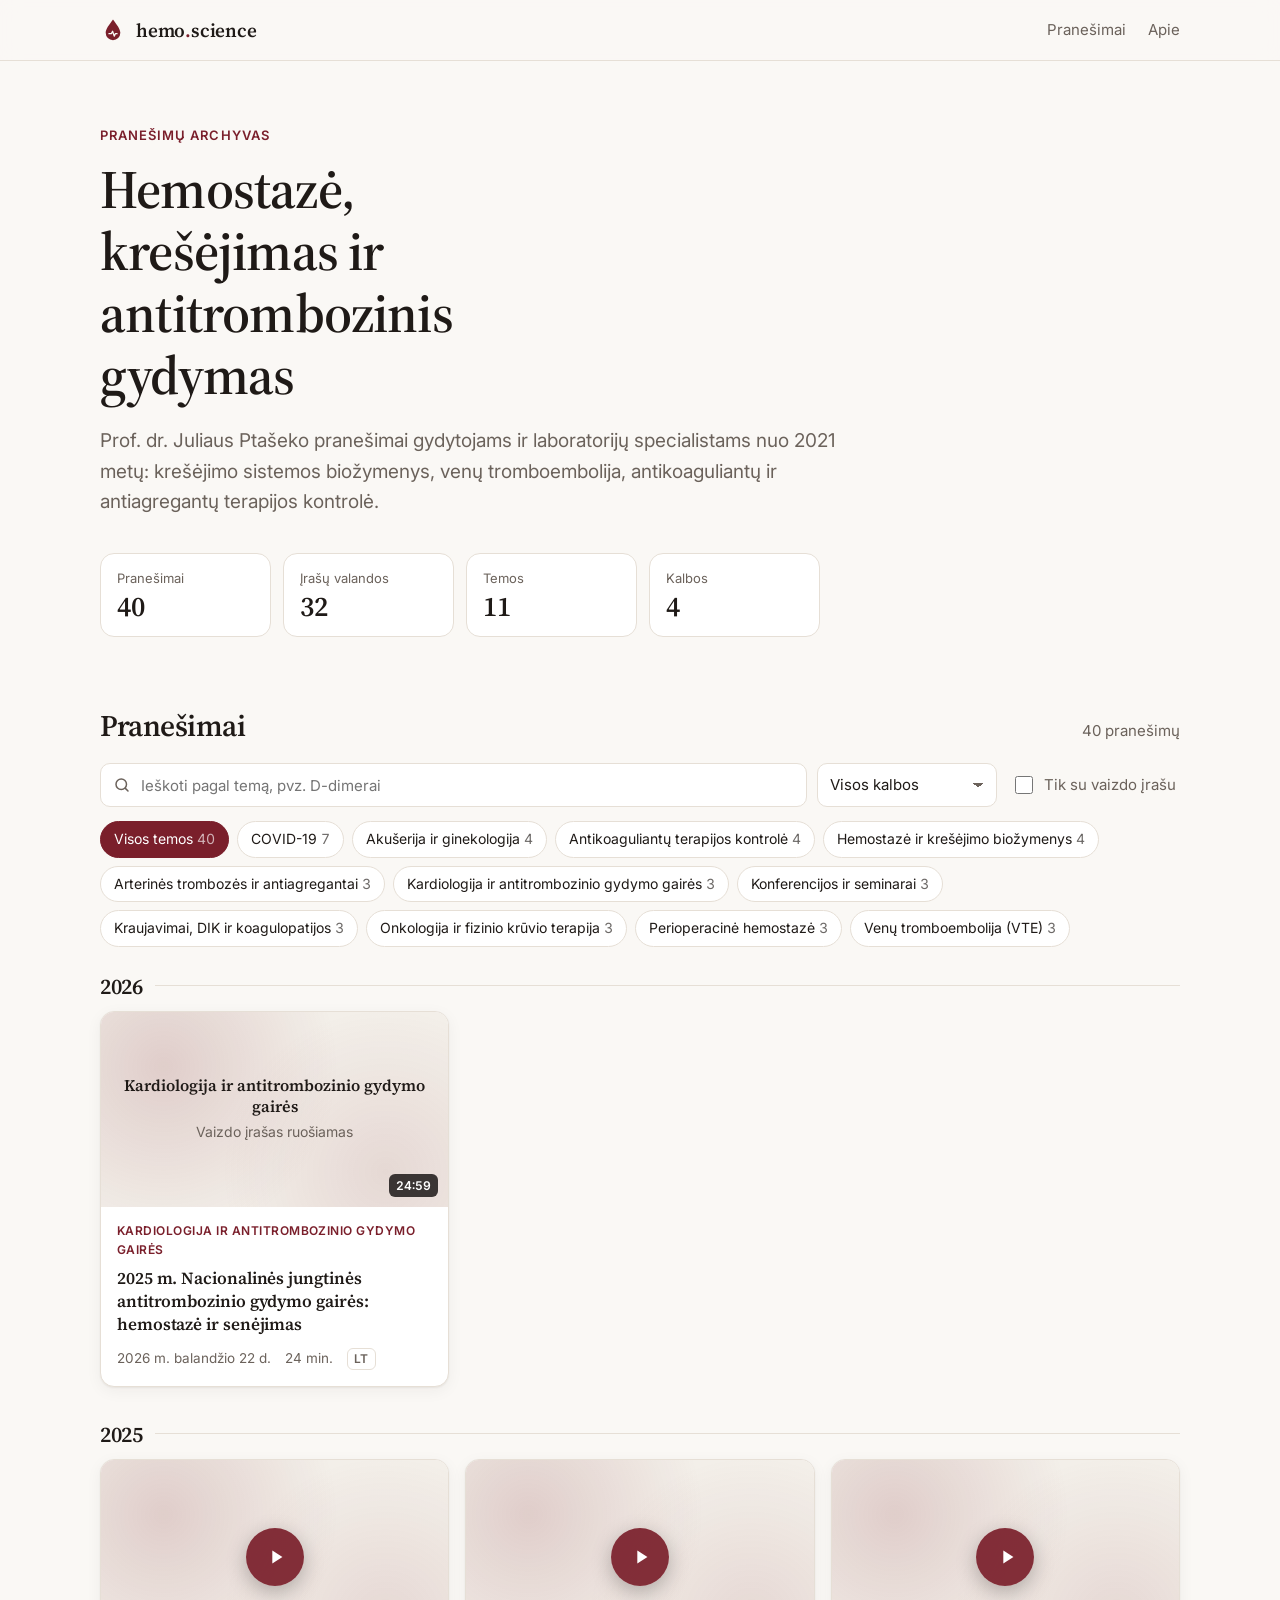
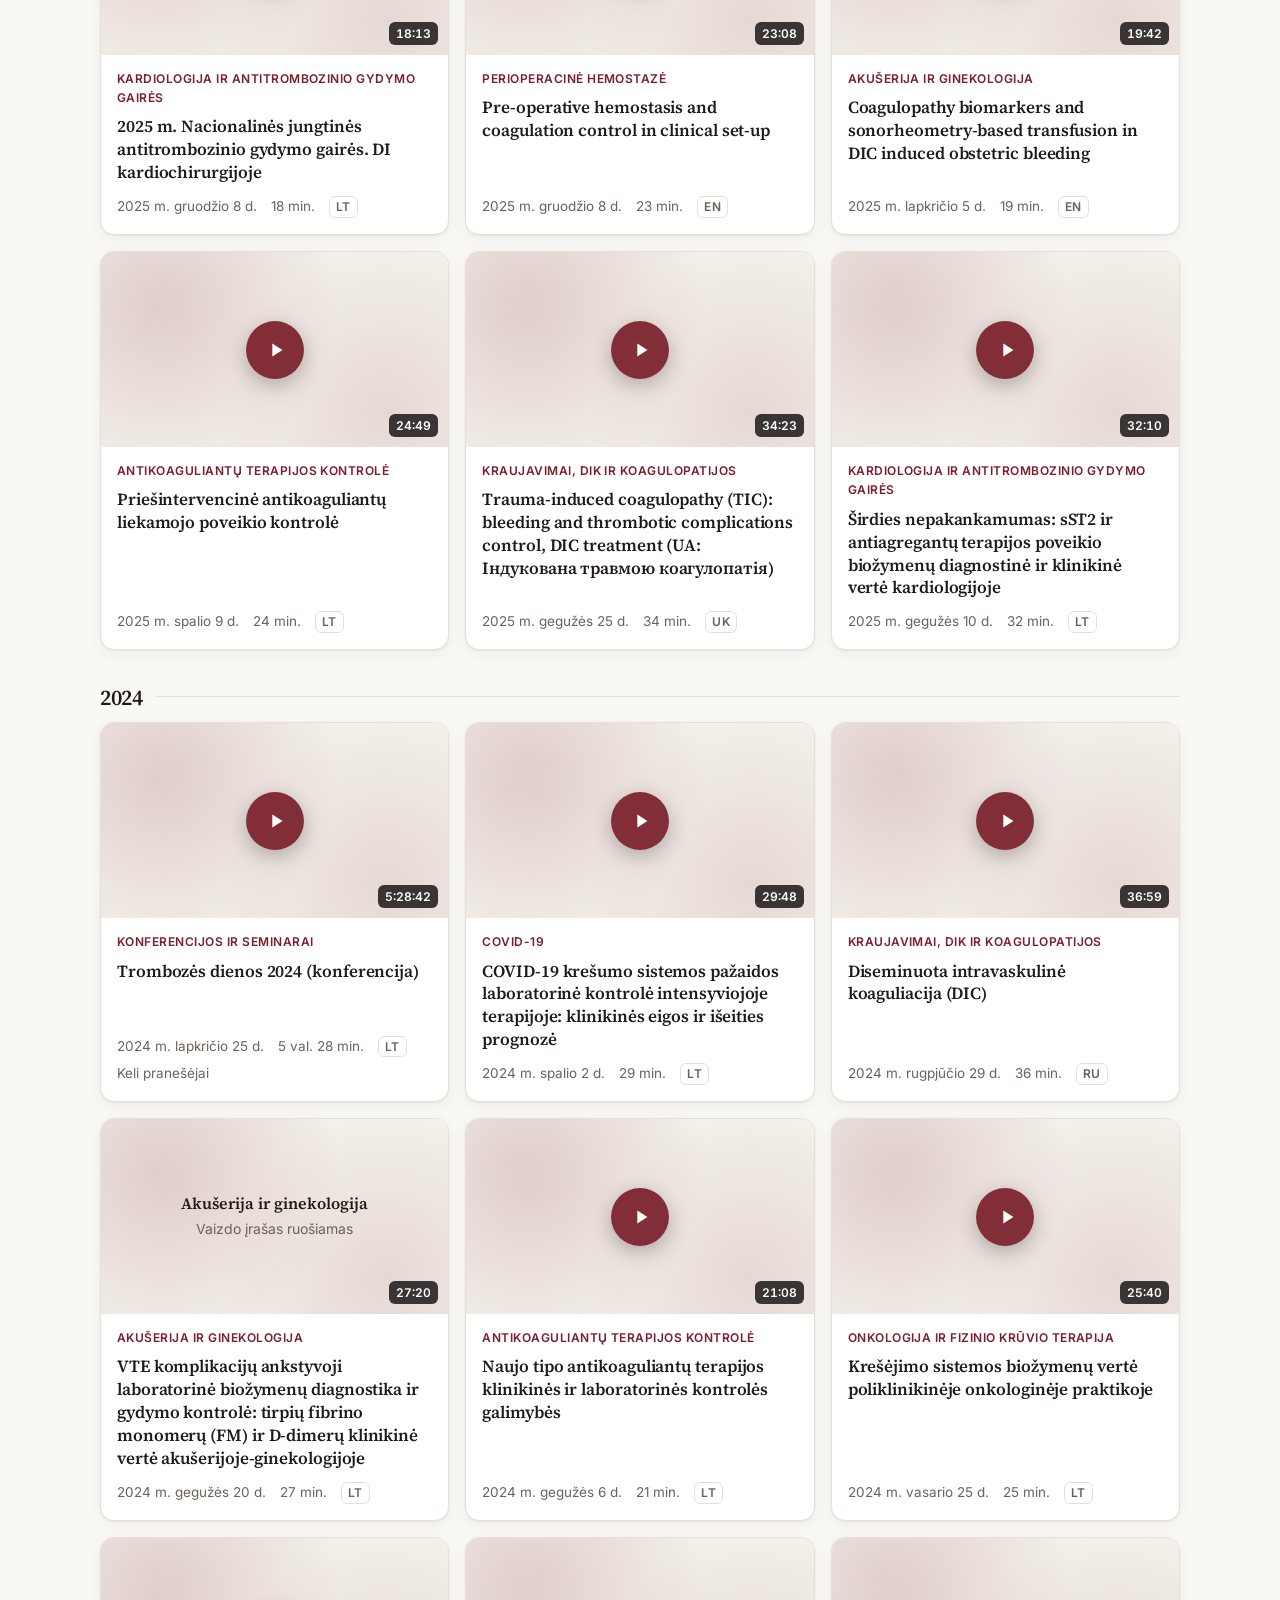
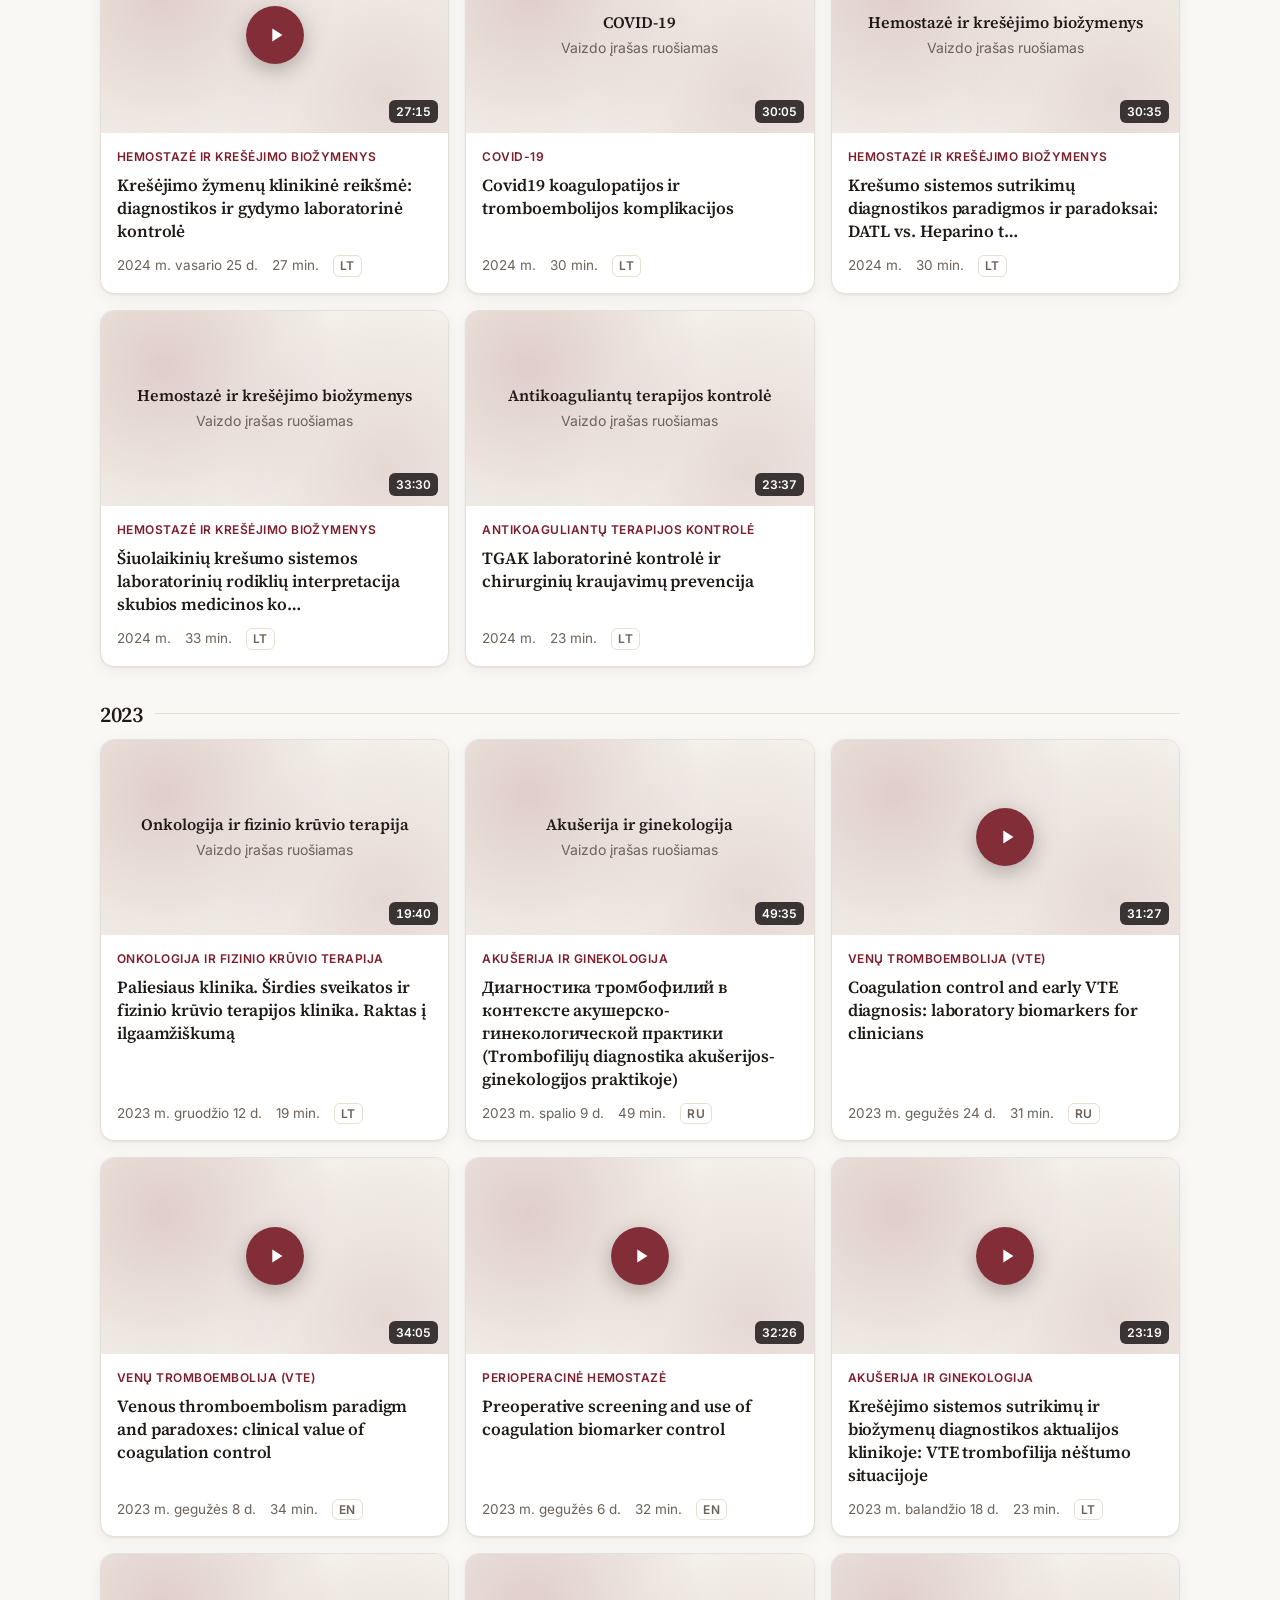
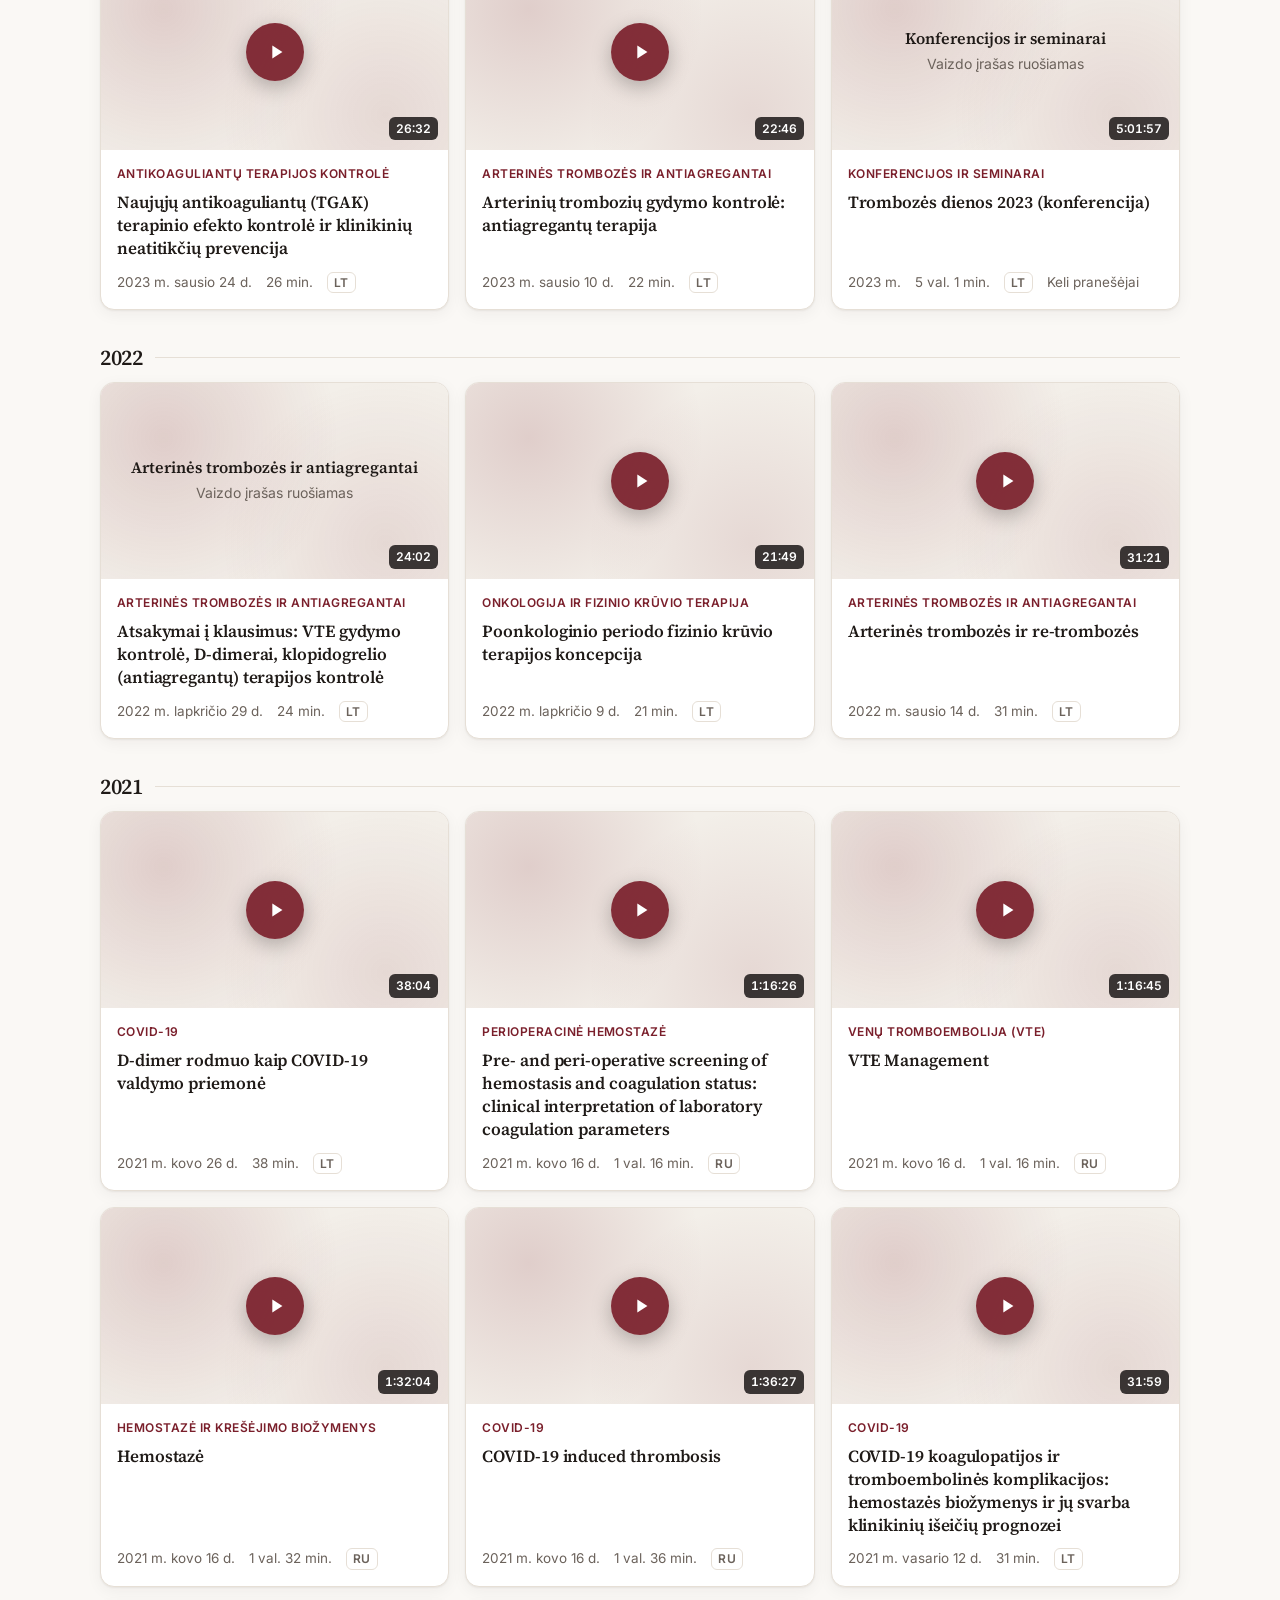
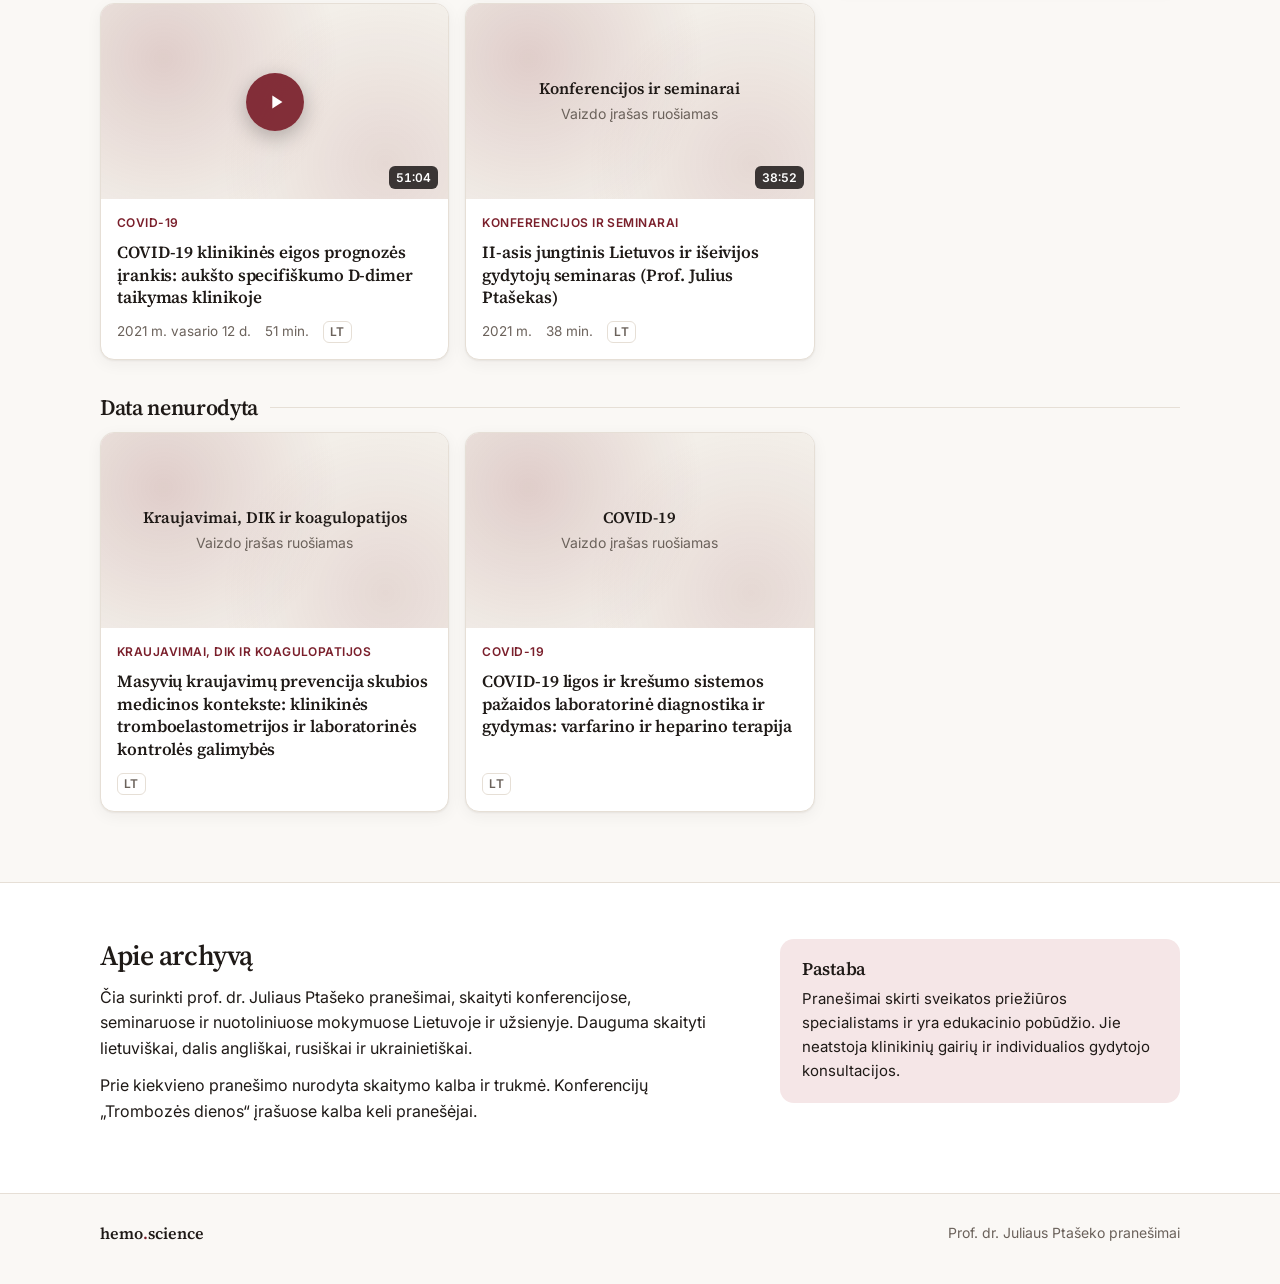
==== index.html @ 65ad64fd "hemo.science: pranešimų archyvo puslapis Co-Authored-By: Claude Opus 5 <noreply@anthropic.com>" ====
<!doctype html>
<html lang="lt">
<head>
  <meta charset="utf-8">
  <meta name="viewport" content="width=device-width, initial-scale=1">
  <title>hemo.science — prof. dr. Juliaus Ptašeko pranešimai</title>
  <meta name="description" content="Prof. dr. Juliaus Ptašeko pranešimų archyvas: hemostazė, krešėjimo sistemos biožymenys, venų tromboembolija, antikoaguliantų ir antiagregantų terapijos kontrolė.">
  <meta name="theme-color" content="#7a1f2b">
  <link rel="icon" href="favicon.svg" type="image/svg+xml">
  <meta property="og:title" content="hemo.science">
  <meta property="og:description" content="Prof. dr. Juliaus Ptašeko pranešimai apie hemostazę, krešėjimo sistemą ir antitrombozinį gydymą.">
  <meta property="og:type" content="website">
  <meta property="og:locale" content="lt_LT">
  <link rel="preconnect" href="https://fonts.googleapis.com">
  <link rel="preconnect" href="https://fonts.gstatic.com" crossorigin>
  <link href="https://fonts.googleapis.com/css2?family=Inter:wght@400;500;600&family=Source+Serif+4:opsz,wght@8..60,500;8..60,600&display=swap" rel="stylesheet">
  <link rel="stylesheet" href="assets/style.css">
</head>
<body>
  <a class="skip" href="#sarasas">Pereiti prie pranešimų</a>

  <header class="site-header">
    <div class="wrap header-row">
      <a class="brand" href="./" aria-label="hemo.science pradžia">
        <svg class="brand-mark" viewBox="0 0 32 32" aria-hidden="true"><path d="M16 3c-5 7-9 11.5-9 16.5a9 9 0 0 0 18 0C25 14.5 21 10 16 3Z"/><path class="brand-line" d="M11 20.5h3l1.5-3 2 6 1.5-3h2"/></svg>
        <span>hemo<span class="dot">.</span>science</span>
      </a>
      <nav class="header-nav" aria-label="Pagrindinė navigacija">
        <a href="#sarasas">Pranešimai</a>
        <a href="#apie">Apie</a>
      </nav>
    </div>
  </header>

  <main>
    <section class="hero">
      <div class="wrap">
        <p class="eyebrow">Pranešimų archyvas</p>
        <h1>Hemostazė, krešėjimas ir antitrombozinis gydymas</h1>
        <p class="lead">Prof. dr. Juliaus Ptašeko pranešimai gydytojams ir laboratorijų specialistams nuo 2021 metų: krešėjimo sistemos biožymenys, venų tromboembolija, antikoaguliantų ir antiagregantų terapijos kontrolė.</p>
        <dl class="stats" id="stats" aria-live="polite">
          <div><dt>Pranešimai</dt><dd data-stat="count">40</dd></div>
          <div><dt>Įrašų valandos</dt><dd data-stat="hours">32</dd></div>
          <div><dt>Temos</dt><dd data-stat="topics">11</dd></div>
          <div><dt>Kalbos</dt><dd data-stat="langs">4</dd></div>
        </dl>
      </div>
    </section>

    <section class="catalog" id="sarasas" aria-labelledby="sarasas-h">
      <div class="wrap">
        <div class="catalog-head">
          <h2 id="sarasas-h">Pranešimai</h2>
          <p class="result-count" id="result-count" aria-live="polite"></p>
        </div>

        <div class="toolbar">
          <label class="search">
            <span class="visually-hidden">Ieškoti pranešimų</span>
            <svg viewBox="0 0 24 24" aria-hidden="true"><circle cx="11" cy="11" r="7"/><path d="m20 20-3.5-3.5"/></svg>
            <input id="q" type="search" placeholder="Ieškoti pagal temą, pvz. D-dimerai" autocomplete="off">
          </label>
          <label class="select">
            <span class="visually-hidden">Kalba</span>
            <select id="lang">
              <option value="">Visos kalbos</option>
              <option value="lt">Lietuvių</option>
              <option value="en">Anglų</option>
              <option value="ru">Rusų</option>
              <option value="uk">Ukrainiečių</option>
            </select>
          </label>
          <label class="check">
            <input id="only-video" type="checkbox">
            <span>Tik su vaizdo įrašu</span>
          </label>
        </div>

        <div class="chips" id="chips" role="group" aria-label="Temos"></div>

        <div id="list" class="list"></div>
        <p class="empty" id="empty" hidden>Pagal šiuos filtrus pranešimų nerasta. <button type="button" class="link-btn" id="reset">Išvalyti filtrus</button></p>
      </div>
    </section>

    <section class="about" id="apie" aria-labelledby="apie-h">
      <div class="wrap about-grid">
        <div>
          <h2 id="apie-h">Apie archyvą</h2>
          <p>Čia surinkti prof. dr. Juliaus Ptašeko pranešimai, skaityti konferencijose, seminaruose ir nuotoliniuose mokymuose Lietuvoje ir užsienyje. Dauguma skaityti lietuviškai, dalis angliškai, rusiškai ir ukrainietiškai.</p>
          <p>Prie kiekvieno pranešimo nurodyta skaitymo kalba ir trukmė. Konferencijų „Trombozės dienos“ įrašuose kalba keli pranešėjai.</p>
        </div>
        <div class="about-note">
          <h3>Pastaba</h3>
          <p>Pranešimai skirti sveikatos priežiūros specialistams ir yra edukacinio pobūdžio. Jie neatstoja klinikinių gairių ir individualios gydytojo konsultacijos.</p>
        </div>
      </div>
    </section>
  </main>

  <footer class="site-footer">
    <div class="wrap footer-row">
      <span>hemo<span class="dot">.</span>science</span>
      <span>Prof. dr. Juliaus Ptašeko pranešimai</span>
    </div>
  </footer>

  <dialog class="player" id="player" aria-labelledby="player-title">
    <div class="player-inner">
      <div class="player-head">
        <h3 id="player-title"></h3>
        <button type="button" class="icon-btn" id="player-close" aria-label="Uždaryti">
          <svg viewBox="0 0 24 24" aria-hidden="true"><path d="M6 6l12 12M18 6 6 18"/></svg>
        </button>
      </div>
      <div class="player-frame" id="player-frame"></div>
      <p class="player-meta" id="player-meta"></p>
    </div>
  </dialog>

  <noscript><p class="wrap">Pranešimų sąrašui rodyti reikia įjungti JavaScript.</p></noscript>
  <script src="assets/app.js" defer></script>
</body>
</html>
---- assets/style.css ----
:root {
  --bg: #faf8f5;
  --surface: #ffffff;
  --surface-2: #f3efe9;
  --text: #1f1a17;
  --muted: #6b625b;
  --line: #e6dfd6;
  --accent: #7a1f2b;
  --accent-ink: #ffffff;
  --accent-soft: #f5e6e7;
  --focus: #b8323f;
  --shadow: 0 1px 2px rgba(31, 26, 23, .06), 0 4px 16px rgba(31, 26, 23, .05);
  --radius: 14px;
  --serif: "Source Serif 4", Georgia, serif;
  --sans: Inter, system-ui, -apple-system, "Segoe UI", sans-serif;
  color-scheme: light;
}

@media (prefers-color-scheme: dark) {
  :root {
    --bg: #151212;
    --surface: #1d1919;
    --surface-2: #252020;
    --text: #efe9e4;
    --muted: #a89f98;
    --line: #342d2c;
    --accent: #e0707c;
    --accent-ink: #1a0f10;
    --accent-soft: #3a2326;
    --focus: #f0909a;
    --shadow: none;
    color-scheme: dark;
  }
}

*, *::before, *::after { box-sizing: border-box; }
html { scroll-behavior: smooth; }
body {
  margin: 0;
  background: var(--bg);
  color: var(--text);
  font: 16px/1.6 var(--sans);
  -webkit-font-smoothing: antialiased;
}
img { display: block; max-width: 100%; }
a { color: inherit; }
:focus-visible { outline: 2px solid var(--focus); outline-offset: 2px; border-radius: 6px; }

.wrap { width: min(1080px, 100% - 32px); margin-inline: auto; }
.visually-hidden { position: absolute; width: 1px; height: 1px; overflow: hidden; clip: rect(0 0 0 0); white-space: nowrap; }
.skip { position: absolute; left: 16px; top: -48px; background: var(--accent); color: var(--accent-ink); padding: 8px 12px; border-radius: 8px; z-index: 10; }
.skip:focus { top: 12px; }

/* header */
.site-header { position: sticky; top: 0; z-index: 5; background: color-mix(in srgb, var(--bg) 88%, transparent); backdrop-filter: blur(10px); border-bottom: 1px solid var(--line); }
.header-row { display: flex; align-items: center; justify-content: space-between; height: 60px; }
.brand { display: inline-flex; align-items: center; gap: 10px; text-decoration: none; font: 600 19px/1 var(--serif); letter-spacing: -.01em; }
.brand-mark { width: 26px; height: 26px; }
.brand-mark path:first-child { fill: var(--accent); }
.brand-line { fill: none; stroke: var(--bg); stroke-width: 1.6; stroke-linecap: round; stroke-linejoin: round; }
.dot { color: var(--accent); }
.header-nav { display: flex; gap: 22px; font-size: 15px; }
.header-nav a { text-decoration: none; color: var(--muted); }
.header-nav a:hover { color: var(--text); }

/* hero */
.hero { padding: 64px 0 40px; }
.eyebrow { margin: 0 0 12px; color: var(--accent); font-weight: 600; font-size: 13px; letter-spacing: .08em; text-transform: uppercase; }
h1, h2, h3 { font-family: var(--serif); font-weight: 600; letter-spacing: -.015em; line-height: 1.15; }
h1 { margin: 0; font-size: clamp(32px, 5.4vw, 54px); max-width: 17ch; }
.lead { margin: 20px 0 0; max-width: 62ch; font-size: clamp(17px, 2vw, 19px); color: var(--muted); }
.stats { display: grid; grid-template-columns: repeat(4, minmax(0, 1fr)); gap: 12px; margin: 36px 0 0; max-width: 720px; }
.stats div { background: var(--surface); border: 1px solid var(--line); border-radius: var(--radius); padding: 14px 16px; }
.stats dt { font-size: 13px; color: var(--muted); }
.stats dd { margin: 2px 0 0; font: 600 28px/1.1 var(--serif); font-variant-numeric: tabular-nums; }

/* catalog */
.catalog { padding: 32px 0 56px; }
.catalog-head { display: flex; align-items: baseline; justify-content: space-between; gap: 16px; flex-wrap: wrap; }
.catalog-head h2 { margin: 0; font-size: 30px; }
.result-count { margin: 0; color: var(--muted); font-size: 15px; }

.toolbar { display: flex; flex-wrap: wrap; gap: 10px; align-items: center; margin: 20px 0 14px; }
.search { position: relative; flex: 1 1 320px; }
.search svg { position: absolute; left: 13px; top: 50%; width: 18px; height: 18px; transform: translateY(-50%); fill: none; stroke: var(--muted); stroke-width: 2; stroke-linecap: round; }
input[type="search"], select {
  width: 100%; height: 44px; border: 1px solid var(--line); border-radius: 10px;
  background: var(--surface); color: var(--text); font: inherit; font-size: 15px;
}
input[type="search"] { padding: 0 14px 0 40px; }
select { padding: 0 36px 0 12px; appearance: none; background-image: linear-gradient(45deg, transparent 50%, var(--muted) 50%), linear-gradient(135deg, var(--muted) 50%, transparent 50%); background-position: calc(100% - 18px) 19px, calc(100% - 13px) 19px; background-size: 5px 5px; background-repeat: no-repeat; }
.select { flex: 0 1 180px; }
.check { display: inline-flex; align-items: center; gap: 8px; font-size: 15px; color: var(--muted); cursor: pointer; padding: 0 4px; }
.check input { width: 18px; height: 18px; accent-color: var(--accent); }

.chips { display: flex; flex-wrap: wrap; gap: 8px; margin-bottom: 28px; }
.chip {
  border: 1px solid var(--line); background: var(--surface); color: var(--text);
  border-radius: 999px; padding: 6px 13px; font: inherit; font-size: 14px; cursor: pointer;
  transition: background .15s, border-color .15s;
}
.chip:hover { border-color: var(--accent); }
.chip[aria-pressed="true"] { background: var(--accent); border-color: var(--accent); color: var(--accent-ink); }
.chip .n { opacity: .65; margin-left: 4px; font-variant-numeric: tabular-nums; }

.year { margin: 0 0 14px; }
.year + .year { margin-top: 36px; }
.year-h { display: flex; align-items: center; gap: 12px; margin: 0 0 14px; font: 600 22px/1 var(--serif); }
.year-h::after { content: ""; flex: 1; height: 1px; background: var(--line); }
.year-grid { display: grid; grid-template-columns: repeat(auto-fill, minmax(320px, 1fr)); gap: 16px; }

.card {
  display: flex; flex-direction: column; background: var(--surface); border: 1px solid var(--line);
  border-radius: var(--radius); overflow: hidden; box-shadow: var(--shadow);
}
.thumb {
  position: relative; aspect-ratio: 16 / 9; background: var(--surface-2); border: 0; padding: 0; width: 100%;
  cursor: pointer; overflow: hidden; color: inherit; font: inherit;
}
.thumb img { width: 100%; height: 100%; object-fit: cover; transition: transform .3s; }
.thumb.no-img, .placeholder {
  background:
    radial-gradient(circle at 18% 28%, color-mix(in srgb, var(--accent) 16%, transparent), transparent 55%),
    radial-gradient(circle at 82% 82%, color-mix(in srgb, var(--accent) 11%, transparent), transparent 50%),
    var(--surface-2);
}
.thumb:hover img { transform: scale(1.03); }
.thumb .play {
  position: absolute; inset: 0; margin: auto; width: 58px; height: 58px; border-radius: 50%;
  background: rgba(122, 31, 43, .92); display: grid; place-items: center; box-shadow: 0 6px 20px rgba(0,0,0,.25);
}
.thumb .play svg { width: 22px; height: 22px; fill: #fff; margin-left: 3px; }
.thumb .dur, .placeholder .dur {
  position: absolute; right: 10px; bottom: 10px; background: rgba(20, 16, 16, .82); color: #fff;
  font-size: 12px; font-weight: 600; padding: 2px 7px; border-radius: 6px; font-variant-numeric: tabular-nums;
}
.placeholder {
  position: relative; aspect-ratio: 16 / 9; display: grid; place-items: center; text-align: center;
  color: var(--muted); font-size: 14px; padding: 16px;
}
.placeholder .ph-cat { display: block; font: 600 16px/1.3 var(--serif); color: var(--text); margin-bottom: 4px; }

.card-body { padding: 14px 16px 16px; display: flex; flex-direction: column; gap: 8px; flex: 1; }
.card-cat { font-size: 12px; font-weight: 600; letter-spacing: .04em; text-transform: uppercase; color: var(--accent); }
.card-title { margin: 0; font: 600 17px/1.35 var(--serif); letter-spacing: -.005em; }
.card-title button { all: unset; cursor: pointer; }
.card-title button:hover { text-decoration: underline; text-underline-offset: 3px; }
.card-title button:focus-visible { outline: 2px solid var(--focus); outline-offset: 2px; border-radius: 4px; }
.meta { display: flex; flex-wrap: wrap; gap: 6px 14px; margin-top: auto; padding-top: 4px; font-size: 13.5px; color: var(--muted); }
.meta span { white-space: nowrap; }
.lang-tag { border: 1px solid var(--line); border-radius: 6px; padding: 0 6px; font-size: 12px; font-weight: 600; text-transform: uppercase; letter-spacing: .04em; }

.empty { text-align: center; color: var(--muted); padding: 48px 0; }
.link-btn { background: none; border: 0; color: var(--accent); font: inherit; text-decoration: underline; cursor: pointer; }

/* about */
.about { background: var(--surface); border-top: 1px solid var(--line); border-bottom: 1px solid var(--line); padding: 56px 0; }
.about-grid { display: grid; grid-template-columns: 1.6fr 1fr; gap: 40px; }
.about h2 { margin: 0 0 14px; font-size: 28px; }
.about p { margin: 0 0 12px; max-width: 62ch; }
.about-note { background: var(--accent-soft); border-radius: var(--radius); padding: 20px 22px; align-self: start; }
.about-note h3 { margin: 0 0 8px; font-size: 18px; }
.about-note p { margin: 0; font-size: 15px; }

.site-footer { padding: 28px 0 40px; color: var(--muted); font-size: 14px; }
.footer-row { display: flex; justify-content: space-between; gap: 12px; flex-wrap: wrap; }
.footer-row > span:first-child { font: 600 16px var(--serif); color: var(--text); }

/* player */
.player { width: min(1000px, 100% - 24px); max-height: calc(100dvh - 24px); padding: 0; border: 0; border-radius: 16px; background: var(--surface); color: var(--text); box-shadow: 0 20px 60px rgba(0,0,0,.35); }
.player::backdrop { background: rgba(15, 10, 10, .72); }
.player-inner { padding: 14px 16px 16px; }
.player-head { display: flex; align-items: flex-start; justify-content: space-between; gap: 12px; margin-bottom: 12px; }
.player-head h3 { margin: 4px 0 0; font-size: 19px; }
.icon-btn { flex: none; width: 38px; height: 38px; border-radius: 10px; border: 1px solid var(--line); background: var(--surface); color: var(--text); display: grid; place-items: center; cursor: pointer; }
.icon-btn svg { width: 18px; height: 18px; stroke: currentColor; stroke-width: 2; stroke-linecap: round; }
.player-frame { aspect-ratio: 16 / 9; background: #000; border-radius: 10px; overflow: hidden; }
.player-frame iframe { width: 100%; height: 100%; border: 0; display: block; }
.player-meta { margin: 10px 0 0; font-size: 14px; color: var(--muted); }

@media (max-width: 760px) {
  .hero { padding: 40px 0 28px; }
  .stats { grid-template-columns: repeat(2, minmax(0, 1fr)); }
  .about-grid { grid-template-columns: 1fr; gap: 24px; }
  .year-grid { grid-template-columns: 1fr; }
  .select { flex: 1 1 140px; }
  .header-nav { gap: 16px; }
}

@media (prefers-reduced-motion: reduce) {
  html { scroll-behavior: auto; }
  .thumb img { transition: none; }
}
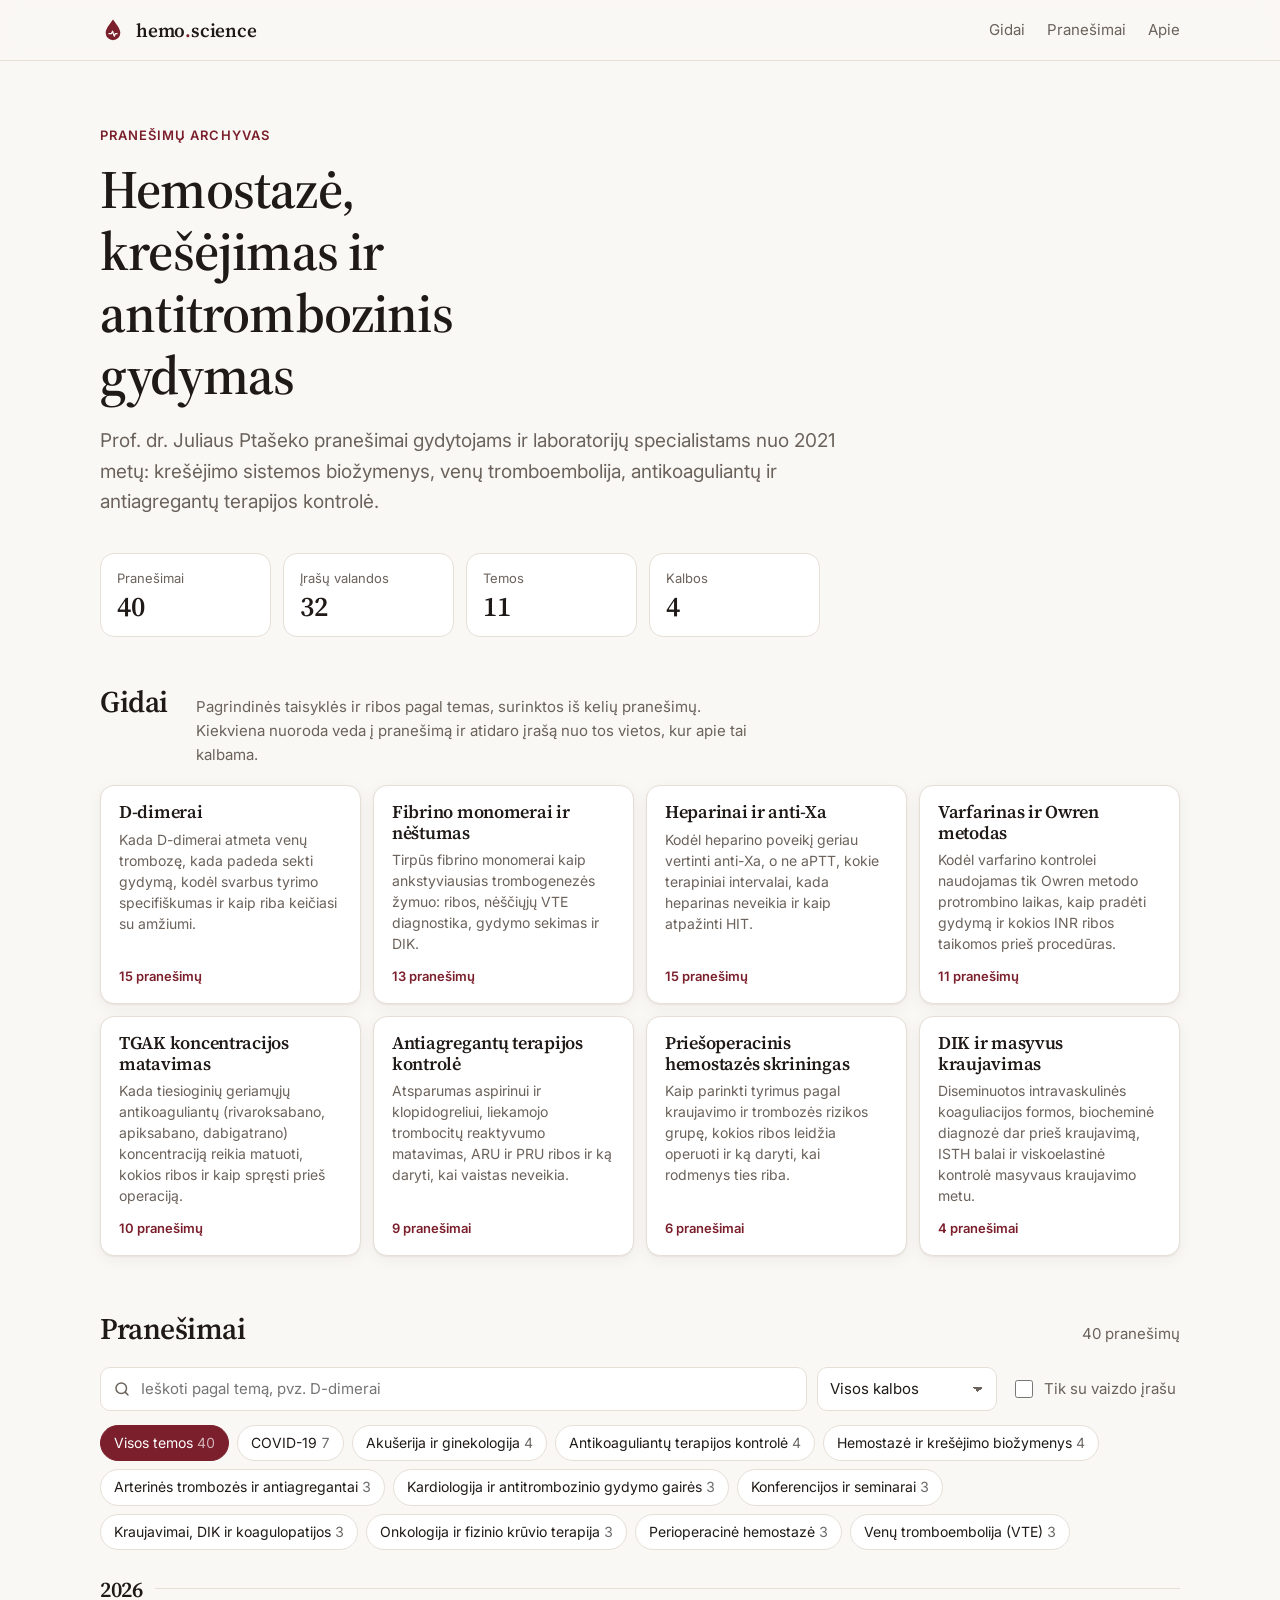
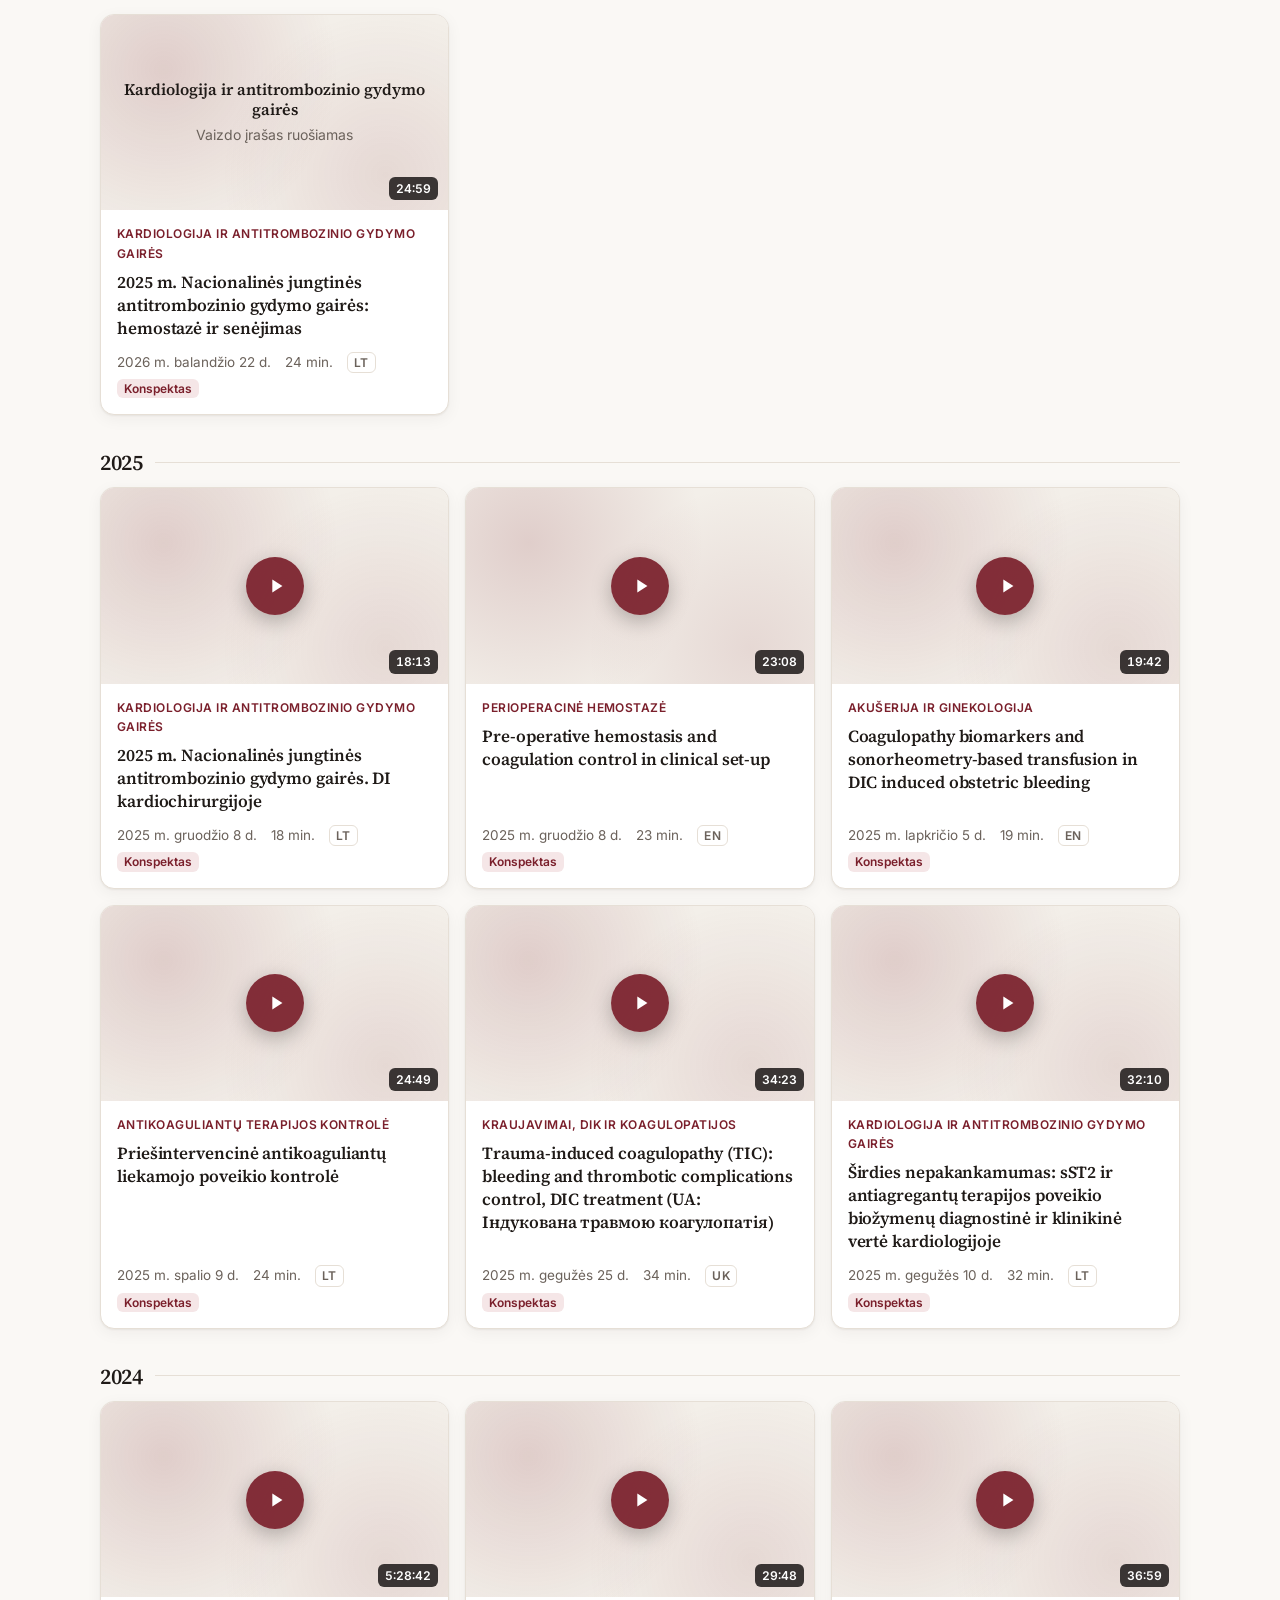
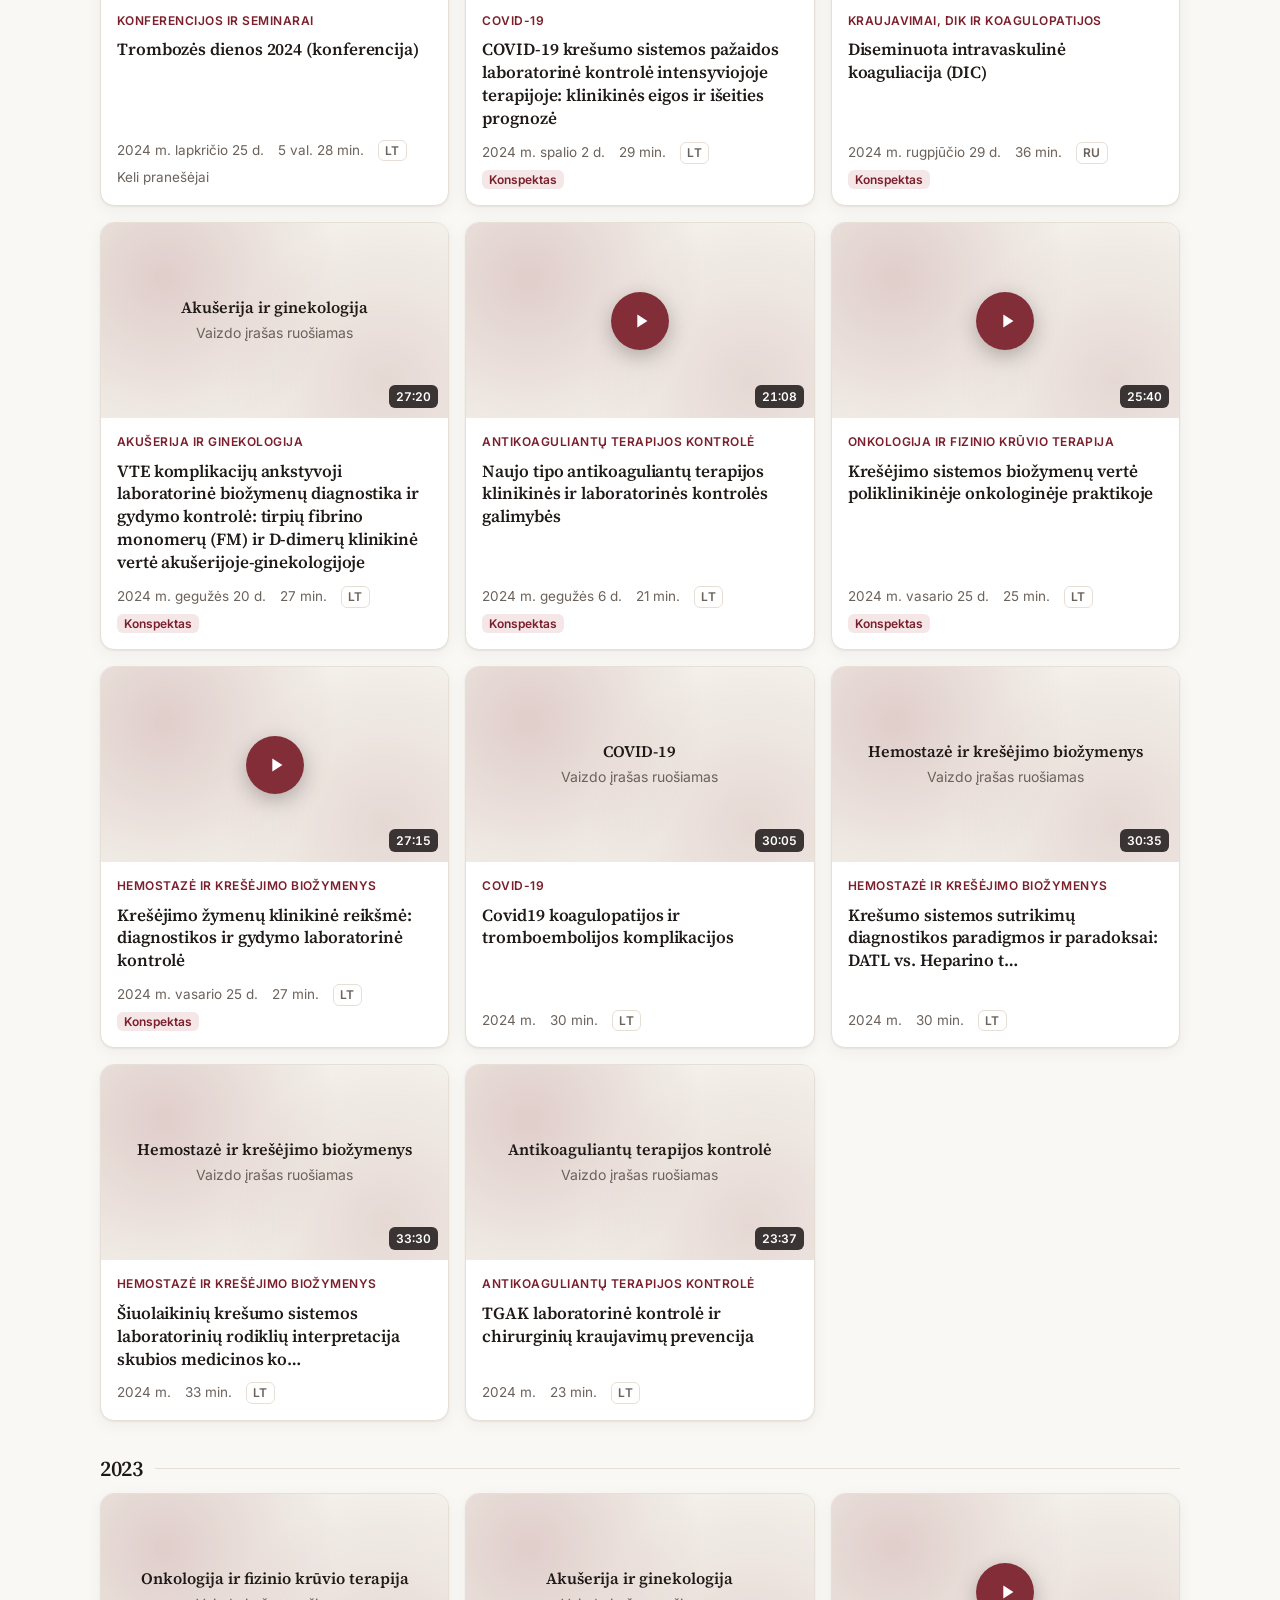
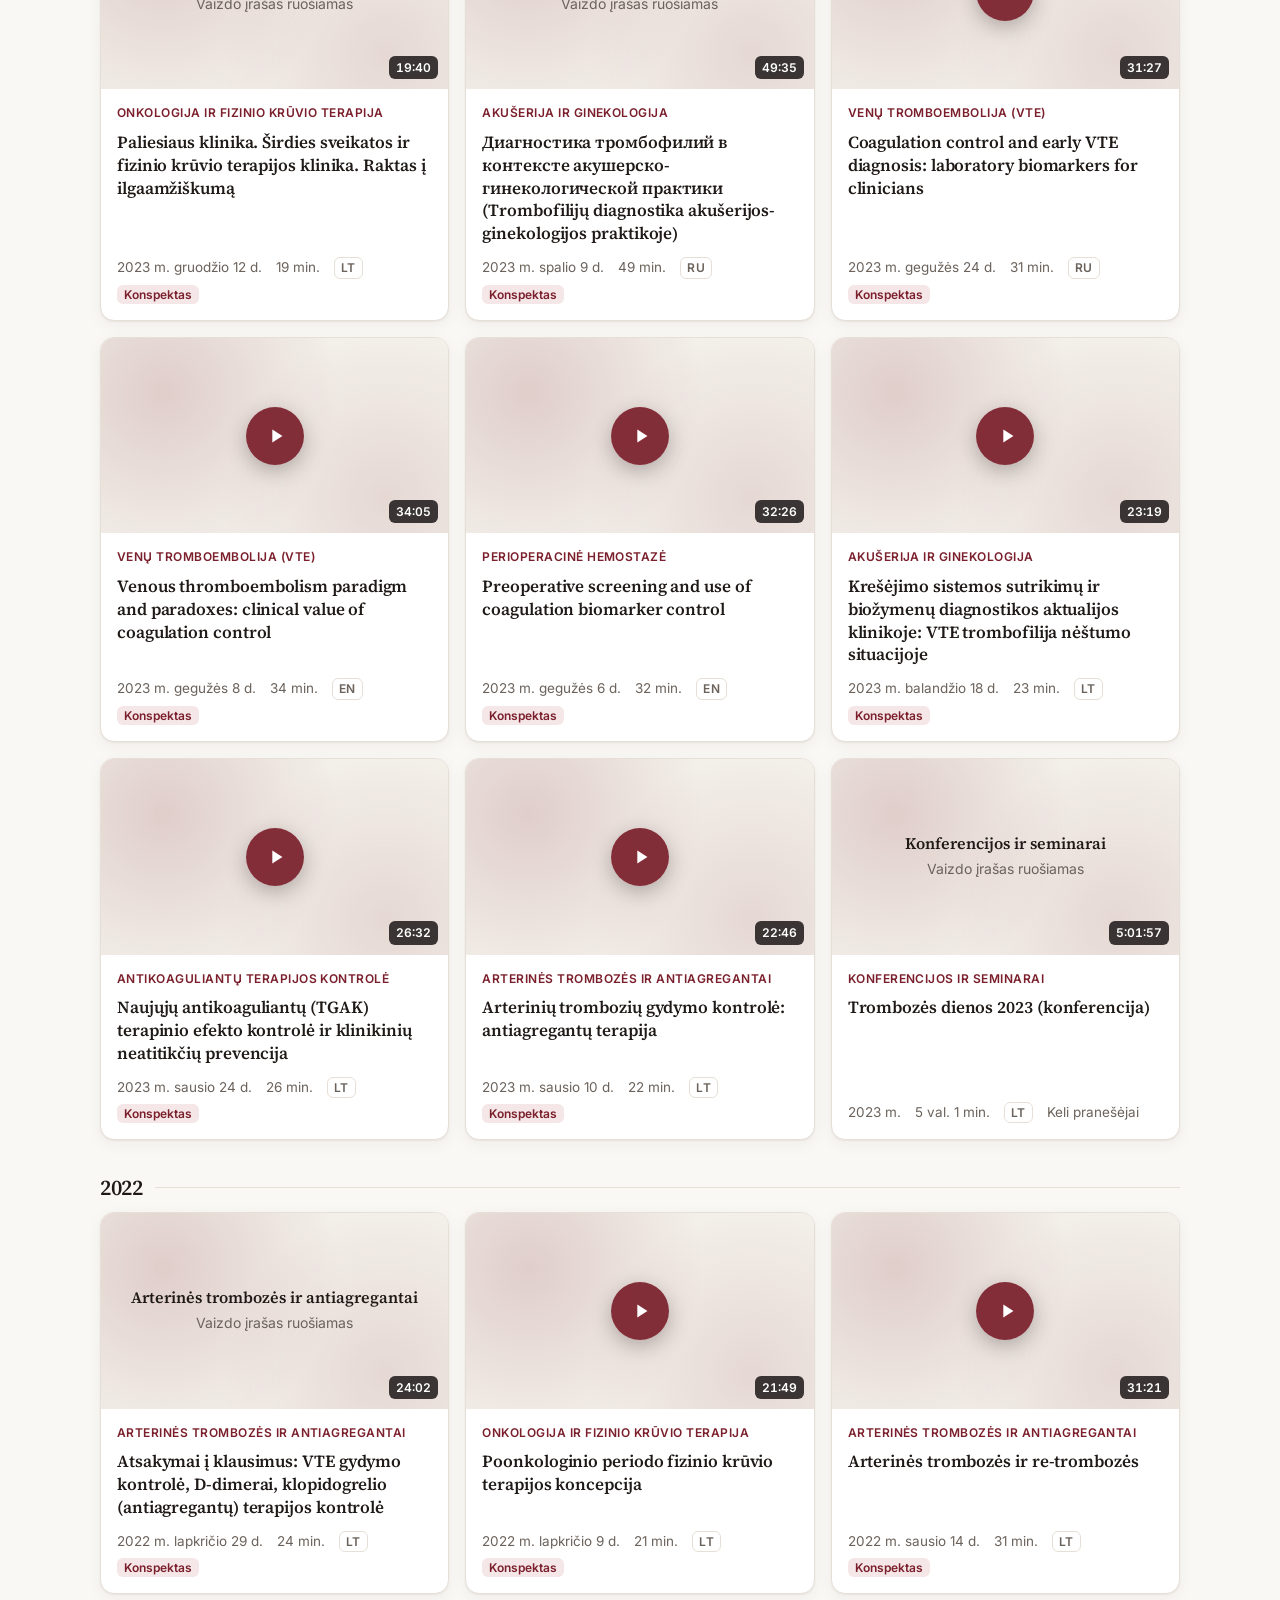
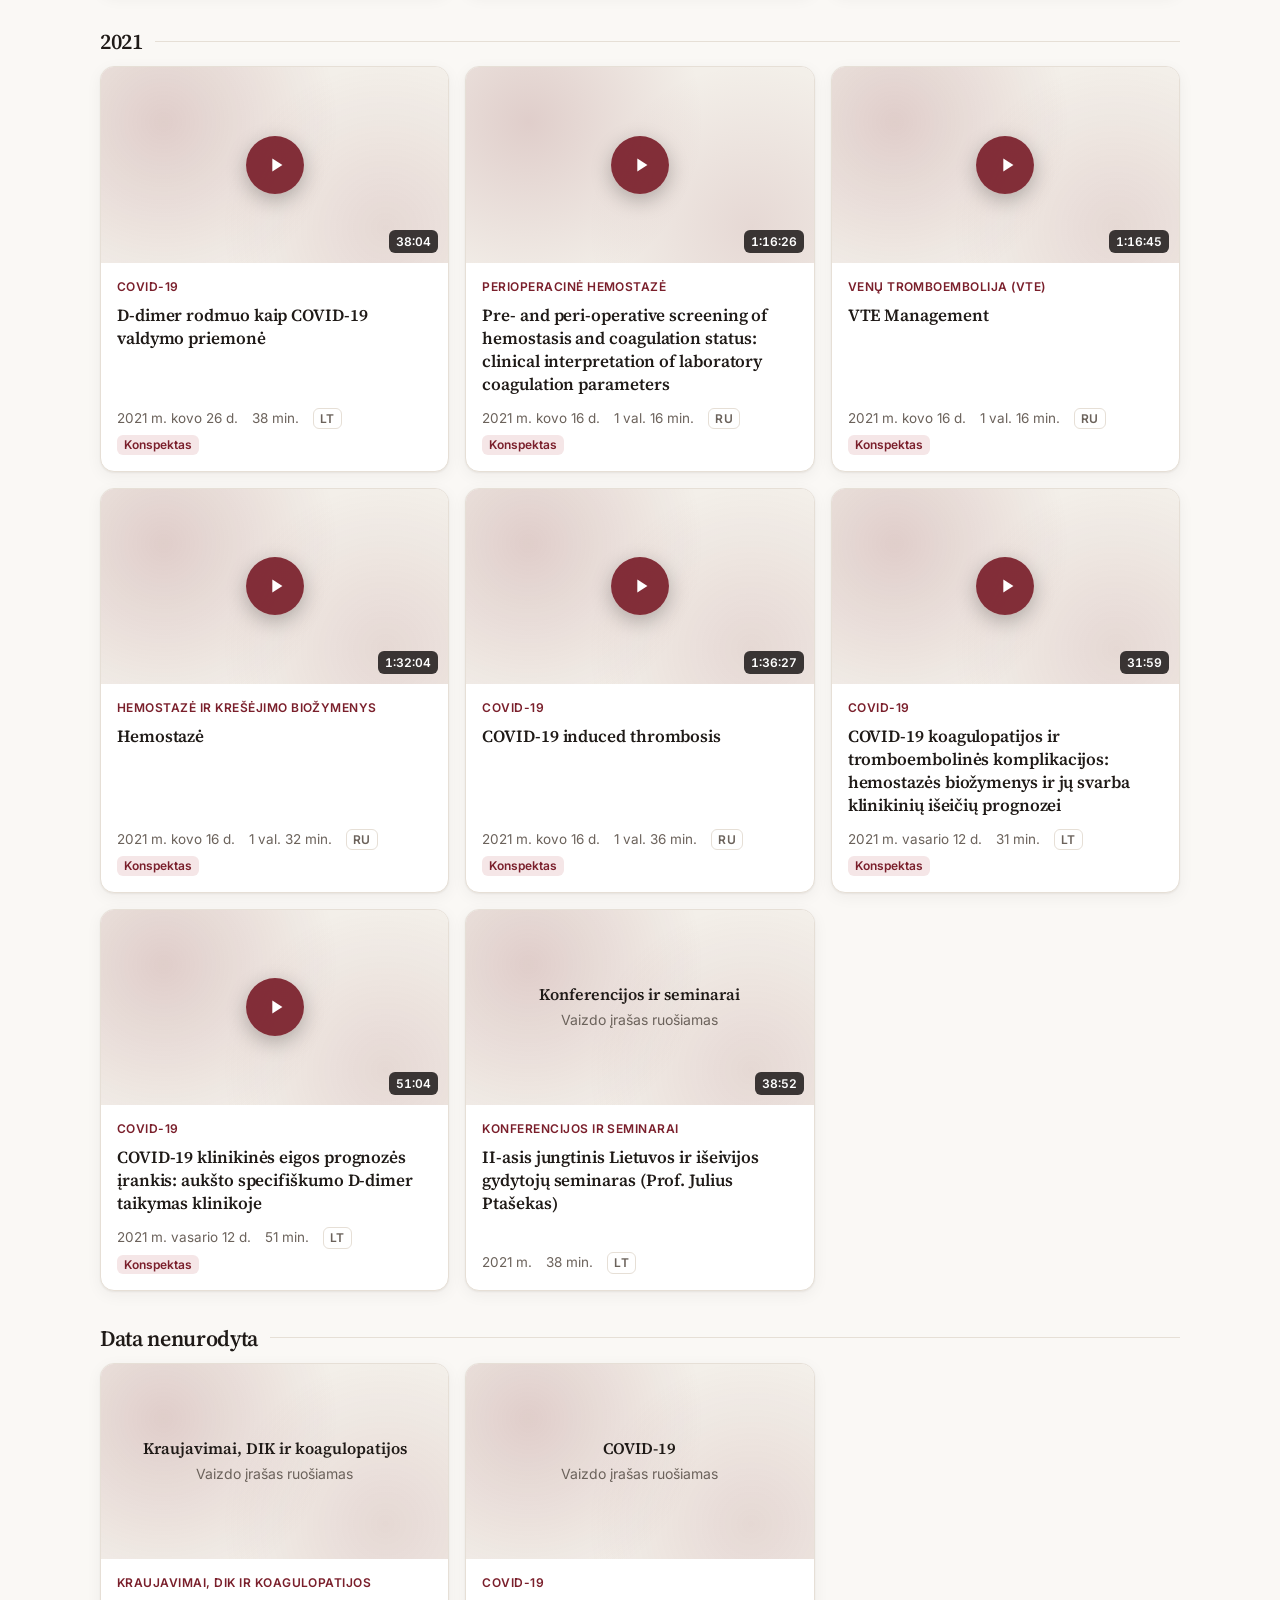
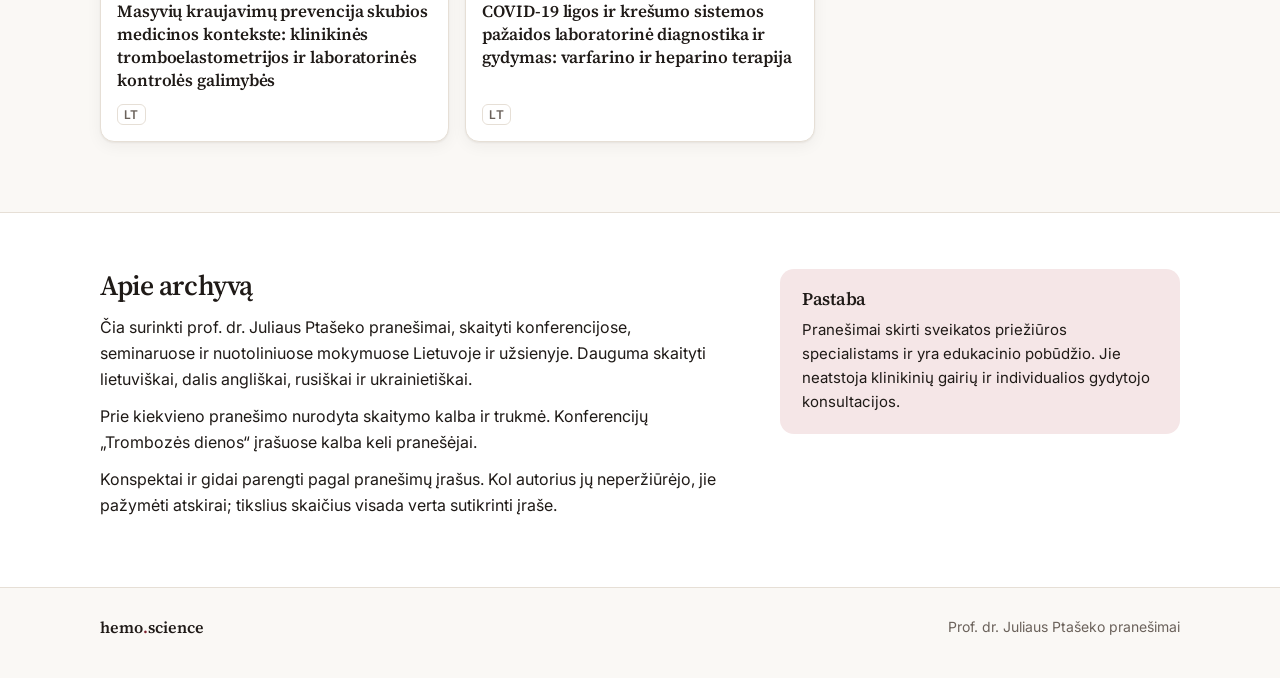
==== commit ce7012f7: "Konspektų puslapiai su laiko žymomis ir 8 gidai pagal temas Co-Authored-By: Claude Opus 5 <noreply@a" ====
--- a/index.html
+++ b/index.html
@@ -26,6 +26,7 @@
         <span>hemo<span class="dot">.</span>science</span>
       </a>
       <nav class="header-nav" aria-label="Pagrindinė navigacija">
+        <a href="#gidai">Gidai</a>
         <a href="#sarasas">Pranešimai</a>
         <a href="#apie">Apie</a>
       </nav>
@@ -44,6 +45,16 @@
           <div><dt>Temos</dt><dd data-stat="topics">11</dd></div>
           <div><dt>Kalbos</dt><dd data-stat="langs">4</dd></div>
         </dl>
+      </div>
+    </section>
+
+    <section class="guides" id="gidai" aria-labelledby="gidai-h">
+      <div class="wrap">
+        <div class="section-head">
+          <h2 id="gidai-h">Gidai</h2>
+          <p>Pagrindinės taisyklės ir ribos pagal temas, surinktos iš kelių pranešimų. Kiekviena nuoroda veda į pranešimą ir atidaro įrašą nuo tos vietos, kur apie tai kalbama.</p>
+        </div>
+        <div class="guides-grid" id="guides-list"></div>
       </div>
     </section>
 
@@ -89,6 +100,7 @@
           <h2 id="apie-h">Apie archyvą</h2>
           <p>Čia surinkti prof. dr. Juliaus Ptašeko pranešimai, skaityti konferencijose, seminaruose ir nuotoliniuose mokymuose Lietuvoje ir užsienyje. Dauguma skaityti lietuviškai, dalis angliškai, rusiškai ir ukrainietiškai.</p>
           <p>Prie kiekvieno pranešimo nurodyta skaitymo kalba ir trukmė. Konferencijų „Trombozės dienos“ įrašuose kalba keli pranešėjai.</p>
+          <p>Konspektai ir gidai parengti pagal pranešimų įrašus. Kol autorius jų neperžiūrėjo, jie pažymėti atskirai; tikslius skaičius visada verta sutikrinti įraše.</p>
         </div>
         <div class="about-note">
           <h3>Pastaba</h3>
@@ -119,6 +131,7 @@
   </dialog>
 
   <noscript><p class="wrap">Pranešimų sąrašui rodyti reikia įjungti JavaScript.</p></noscript>
+  <script src="assets/common.js" defer></script>
   <script src="assets/app.js" defer></script>
 </body>
 </html>
--- a/assets/style.css
+++ b/assets/style.css
@@ -143,9 +143,10 @@
 .card-body { padding: 14px 16px 16px; display: flex; flex-direction: column; gap: 8px; flex: 1; }
 .card-cat { font-size: 12px; font-weight: 600; letter-spacing: .04em; text-transform: uppercase; color: var(--accent); }
 .card-title { margin: 0; font: 600 17px/1.35 var(--serif); letter-spacing: -.005em; }
-.card-title button { all: unset; cursor: pointer; }
-.card-title button:hover { text-decoration: underline; text-underline-offset: 3px; }
-.card-title button:focus-visible { outline: 2px solid var(--focus); outline-offset: 2px; border-radius: 4px; }
+.card-title a { text-decoration: none; }
+.card-title a:hover { text-decoration: underline; text-underline-offset: 3px; }
+.badge { border-radius: 6px; padding: 0 7px; font-size: 12px; font-weight: 600; background: var(--accent-soft); color: var(--accent); text-decoration: none; }
+.badge:hover { text-decoration: underline; }
 .meta { display: flex; flex-wrap: wrap; gap: 6px 14px; margin-top: auto; padding-top: 4px; font-size: 13.5px; color: var(--muted); }
 .meta span { white-space: nowrap; }
 .lang-tag { border: 1px solid var(--line); border-radius: 6px; padding: 0 6px; font-size: 12px; font-weight: 600; text-transform: uppercase; letter-spacing: .04em; }
@@ -176,7 +177,114 @@
 .icon-btn svg { width: 18px; height: 18px; stroke: currentColor; stroke-width: 2; stroke-linecap: round; }
 .player-frame { aspect-ratio: 16 / 9; background: #000; border-radius: 10px; overflow: hidden; }
 .player-frame iframe { width: 100%; height: 100%; border: 0; display: block; }
-.player-meta { margin: 10px 0 0; font-size: 14px; color: var(--muted); }
+.player-meta { margin: 10px 0 0; font-size: 14px; color: var(--muted); display: flex; flex-wrap: wrap; justify-content: space-between; gap: 6px 16px; }
+.player-link { color: var(--accent); font-weight: 600; text-decoration: none; }
+.player-link:hover { text-decoration: underline; }
+
+/* gidų sąrašas */
+.guides { padding: 8px 0 24px; }
+.section-head { display: flex; flex-wrap: wrap; align-items: baseline; gap: 6px 28px; margin-bottom: 18px; }
+.section-head h2 { margin: 0; font-size: 30px; }
+.section-head p { margin: 0; color: var(--muted); max-width: 64ch; font-size: 15px; }
+.guides-grid { display: grid; grid-template-columns: repeat(auto-fill, minmax(240px, 1fr)); gap: 12px; }
+.guide-card {
+  display: flex; flex-direction: column; gap: 6px; padding: 16px 18px; text-decoration: none;
+  background: var(--surface); border: 1px solid var(--line); border-radius: var(--radius); box-shadow: var(--shadow);
+  transition: border-color .15s, transform .15s;
+}
+.guide-card:hover { border-color: var(--accent); transform: translateY(-1px); }
+.guide-card h3 { margin: 0; font-size: 18px; }
+.guide-card p { margin: 0; font-size: 14px; color: var(--muted); line-height: 1.5; }
+.guide-n { margin-top: auto; padding-top: 6px; font-size: 13px; font-weight: 600; color: var(--accent); }
+
+/* pranešimo ir gido puslapiai */
+.page { padding: 28px 0 56px; }
+.back { display: inline-block; margin-bottom: 18px; color: var(--muted); text-decoration: none; font-size: 15px; }
+.back:hover { color: var(--text); }
+.loading { color: var(--muted); }
+.page-head { margin-bottom: 24px; }
+.page-head .eyebrow { margin-bottom: 8px; }
+.page-title { margin: 0; font-size: clamp(26px, 3.6vw, 38px); max-width: 30ch; }
+.page-meta { margin: 12px 0 0; color: var(--muted); font-size: 15px; }
+.page-head .lead { margin-top: 12px; }
+.page-grid { display: grid; grid-template-columns: minmax(0, 1fr) 300px; gap: 40px; align-items: start; }
+.page-grid.single { grid-template-columns: minmax(0, 1fr); max-width: 820px; }
+.page-main { min-width: 0; max-width: 780px; }
+.page-side { position: sticky; top: 76px; max-height: calc(100dvh - 92px); overflow: auto; display: flex; flex-direction: column; gap: 20px; }
+.page-side:empty { display: none; }
+
+.video { aspect-ratio: 16 / 9; background: #000; border-radius: var(--radius); overflow: hidden; margin-bottom: 28px; scroll-margin-top: 76px; }
+.video iframe { width: 100%; height: 100%; border: 0; display: block; }
+.video .thumb { height: 100%; }
+.video-none { display: grid; place-items: center; background: var(--surface-2); color: var(--muted); text-align: center; padding: 16px; }
+.video-none p { margin: 0; }
+
+.notice { margin: 0 0 24px; padding: 12px 16px; border-left: 3px solid var(--accent); background: var(--accent-soft); border-radius: 0 10px 10px 0; font-size: 14.5px; }
+.k-block { margin-bottom: 36px; }
+.k-block > h2, .guide-body h2, .sources h2 { margin: 0 0 14px; font-size: 24px; scroll-margin-top: 76px; }
+.k-summary { margin: 0 0 12px; font-size: 17px; }
+.k-part { margin: 26px 0 10px; font: 600 13px/1.3 var(--sans); letter-spacing: .06em; text-transform: uppercase; color: var(--accent); }
+.k-sec { padding: 16px 0; border-top: 1px solid var(--line); scroll-margin-top: 76px; }
+.k-sec-head { display: flex; align-items: baseline; justify-content: space-between; gap: 12px; }
+.k-sec h3 { margin: 0; font-size: 18px; }
+.k-sec ul { margin: 8px 0 0; padding-left: 20px; }
+.k-sec li { margin: 4px 0; }
+.time {
+  flex: none; display: inline-flex; align-items: center; gap: 4px; border: 1px solid var(--line); background: var(--surface);
+  color: var(--accent); border-radius: 999px; padding: 1px 9px 1px 7px; font: 600 12.5px/1.6 var(--sans); font-variant-numeric: tabular-nums; cursor: pointer;
+}
+.time:hover { border-color: var(--accent); }
+.time-icon svg { width: 10px; height: 10px; fill: currentColor; display: block; }
+.time-off { color: var(--muted); cursor: default; padding: 1px 9px; }
+.takeaways { background: var(--surface); border: 1px solid var(--line); border-radius: var(--radius); padding: 20px 22px 12px; }
+.takeaways ol { margin: 0; padding-left: 22px; }
+.takeaways li { margin: 0 0 8px; }
+
+.table-wrap { overflow-x: auto; border: 1px solid var(--line); border-radius: 10px; margin: 0 0 18px; background: var(--surface); }
+table { width: 100%; border-collapse: collapse; font-size: 14.5px; }
+th, td { text-align: left; vertical-align: top; padding: 9px 12px; border-bottom: 1px solid var(--line); }
+th { background: var(--surface-2); font-weight: 600; font-size: 13.5px; }
+tbody tr:last-child td { border-bottom: 0; }
+
+.toc, .side-guides { background: var(--surface); border: 1px solid var(--line); border-radius: var(--radius); padding: 16px 16px 12px; }
+.toc h2, .side-guides h2 { margin: 0 0 10px; font: 600 13px/1.3 var(--sans); letter-spacing: .06em; text-transform: uppercase; color: var(--muted); }
+.toc-list, .toc-extra, .side-guides ul { list-style: none; margin: 0; padding: 0; font-size: 14px; }
+.toc-list li, .toc-extra li { display: flex; justify-content: space-between; align-items: baseline; gap: 8px; padding: 5px 0; border-top: 1px solid var(--line); }
+.toc-list li:first-child { border-top: 0; }
+.toc-extra { margin-top: 6px; }
+.toc a, .side-guides a { text-decoration: none; line-height: 1.4; }
+.toc a:hover, .side-guides a:hover { color: var(--accent); }
+.side-guides li { padding: 4px 0; }
+.side-guides a { color: var(--accent); font-weight: 500; }
+
+.guide-body { font-size: 16.5px; }
+.guide-body h2 { margin-top: 36px; }
+.guide-body h2:first-child { margin-top: 0; }
+.guide-body h3 { margin: 22px 0 8px; font-size: 19px; }
+.guide-body p { margin: 0 0 14px; }
+.guide-body ul, .guide-body ol { margin: 0 0 16px; padding-left: 22px; }
+.guide-body li { margin: 0 0 7px; }
+.callout { margin: 0 0 18px; padding: 12px 16px; background: var(--surface-2); border-radius: 10px; font-size: 15px; }
+.ref {
+  display: inline-block; margin: 0 1px; padding: 0 7px; border-radius: 999px; background: var(--accent-soft); color: var(--accent);
+  font: 600 12px/1.7 var(--sans); font-variant-numeric: tabular-nums; text-decoration: none; white-space: nowrap; vertical-align: 1px;
+}
+a.ref:hover { background: var(--accent); color: var(--accent-ink); }
+.ref-help { margin: 0 0 22px; font-size: 14px; color: var(--muted); }
+
+.sources { margin-top: 44px; padding-top: 8px; border-top: 1px solid var(--line); }
+.sources h3 { margin: 28px 0 12px; font-size: 18px; }
+.src-list { list-style: none; margin: 0; padding: 0; display: grid; gap: 10px; }
+.src { background: var(--surface); border: 1px solid var(--line); border-radius: 12px; padding: 12px 14px; }
+.src-head { display: flex; gap: 10px; align-items: baseline; }
+.src-head a { font: 600 16px/1.35 var(--serif); text-decoration: none; }
+.src-head a:hover { text-decoration: underline; text-underline-offset: 3px; }
+.src-nr { flex: none; min-width: 26px; text-align: center; border-radius: 6px; background: var(--accent-soft); color: var(--accent); font-size: 12.5px; font-weight: 600; }
+.src-meta { margin: 4px 0 0 36px; font-size: 13px; color: var(--muted); }
+.src-secs { list-style: none; margin: 8px 0 0 36px; padding: 0; display: flex; flex-wrap: wrap; gap: 6px; }
+.src-secs a { display: inline-flex; align-items: center; gap: 6px; font-size: 13.5px; text-decoration: none; border: 1px solid var(--line); border-radius: 999px; padding: 2px 10px 2px 3px; }
+.src-secs a:hover { border-color: var(--accent); }
+.src-secs .time { padding: 0 7px; border: 0; background: var(--accent-soft); font-size: 12px; }
 
 @media (max-width: 760px) {
   .hero { padding: 40px 0 28px; }
@@ -185,6 +293,10 @@
   .year-grid { grid-template-columns: 1fr; }
   .select { flex: 1 1 140px; }
   .header-nav { gap: 16px; }
+  .page-grid { grid-template-columns: minmax(0, 1fr); gap: 8px; }
+  .page-side { position: static; max-height: none; margin-top: 12px; }
+  .page-side .toc { display: none; }
+  .src-meta, .src-secs { margin-left: 0; }
 }
 
 @media (prefers-reduced-motion: reduce) {
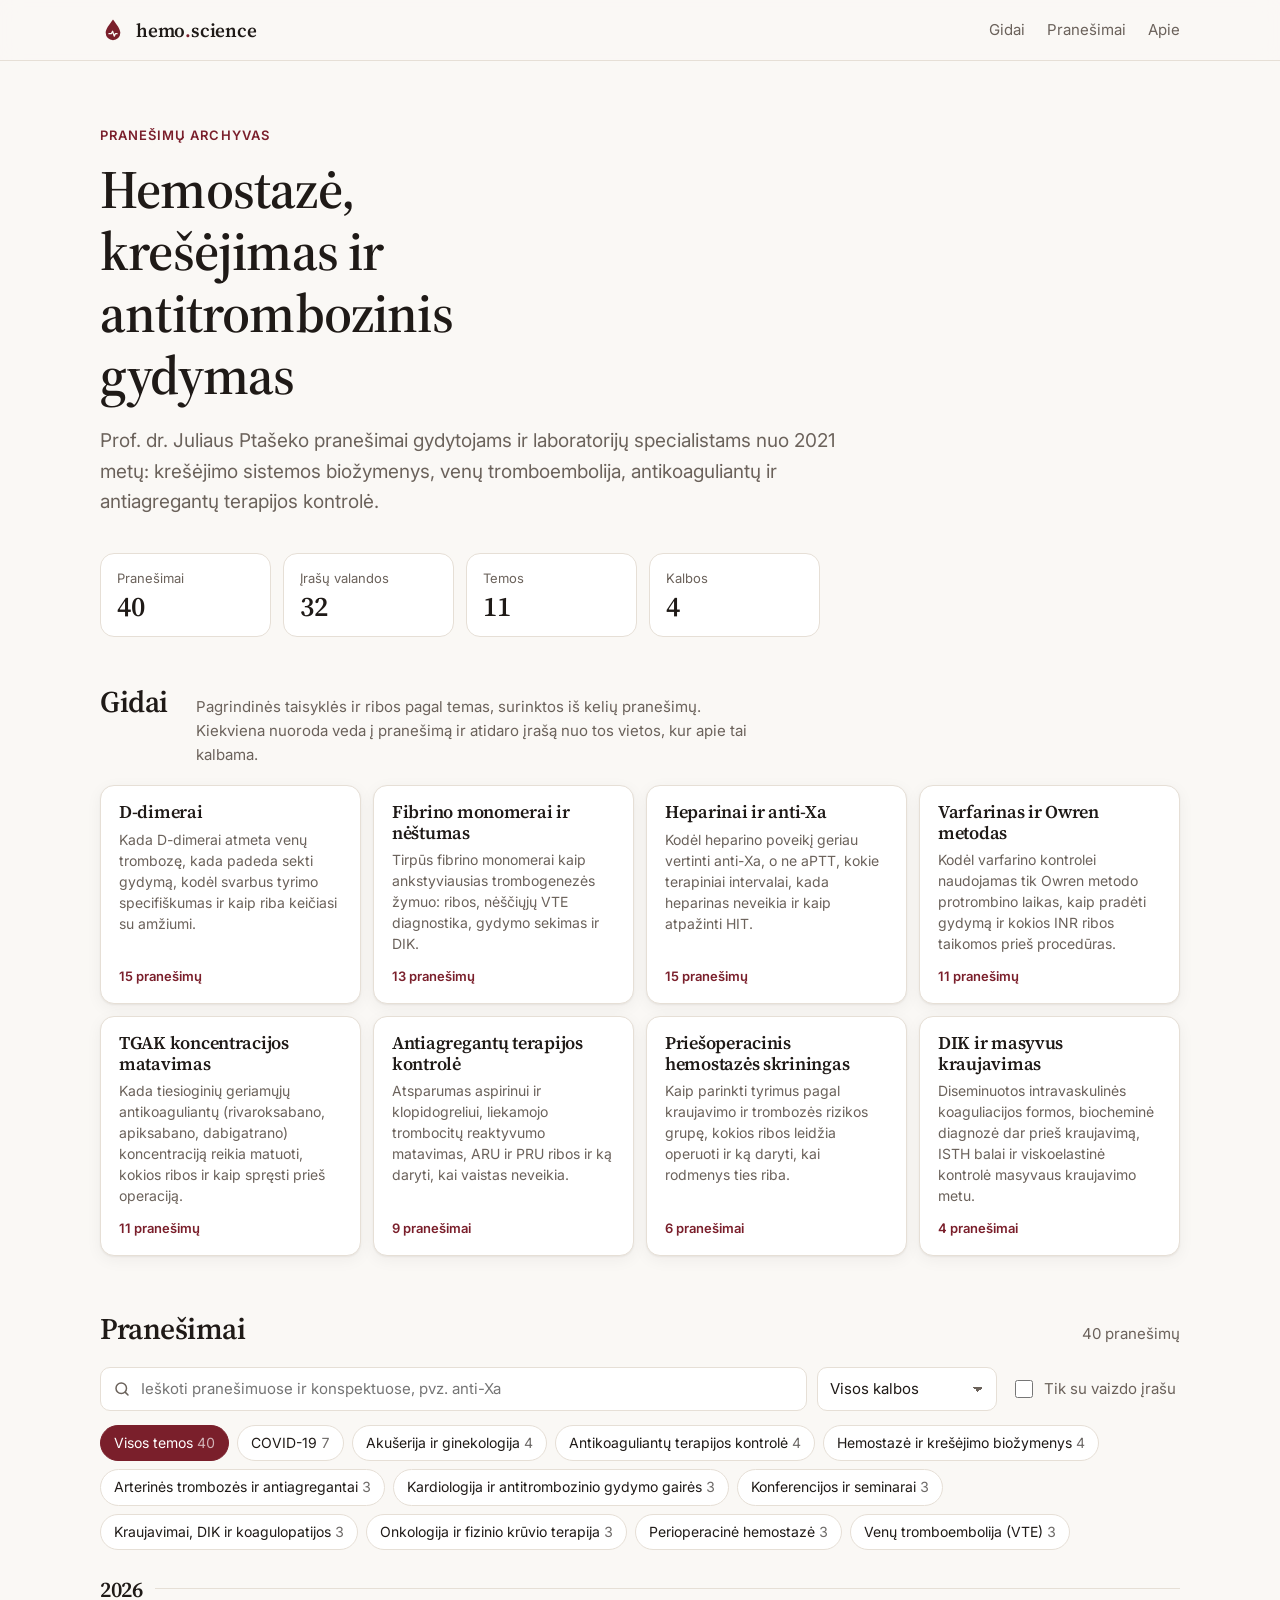
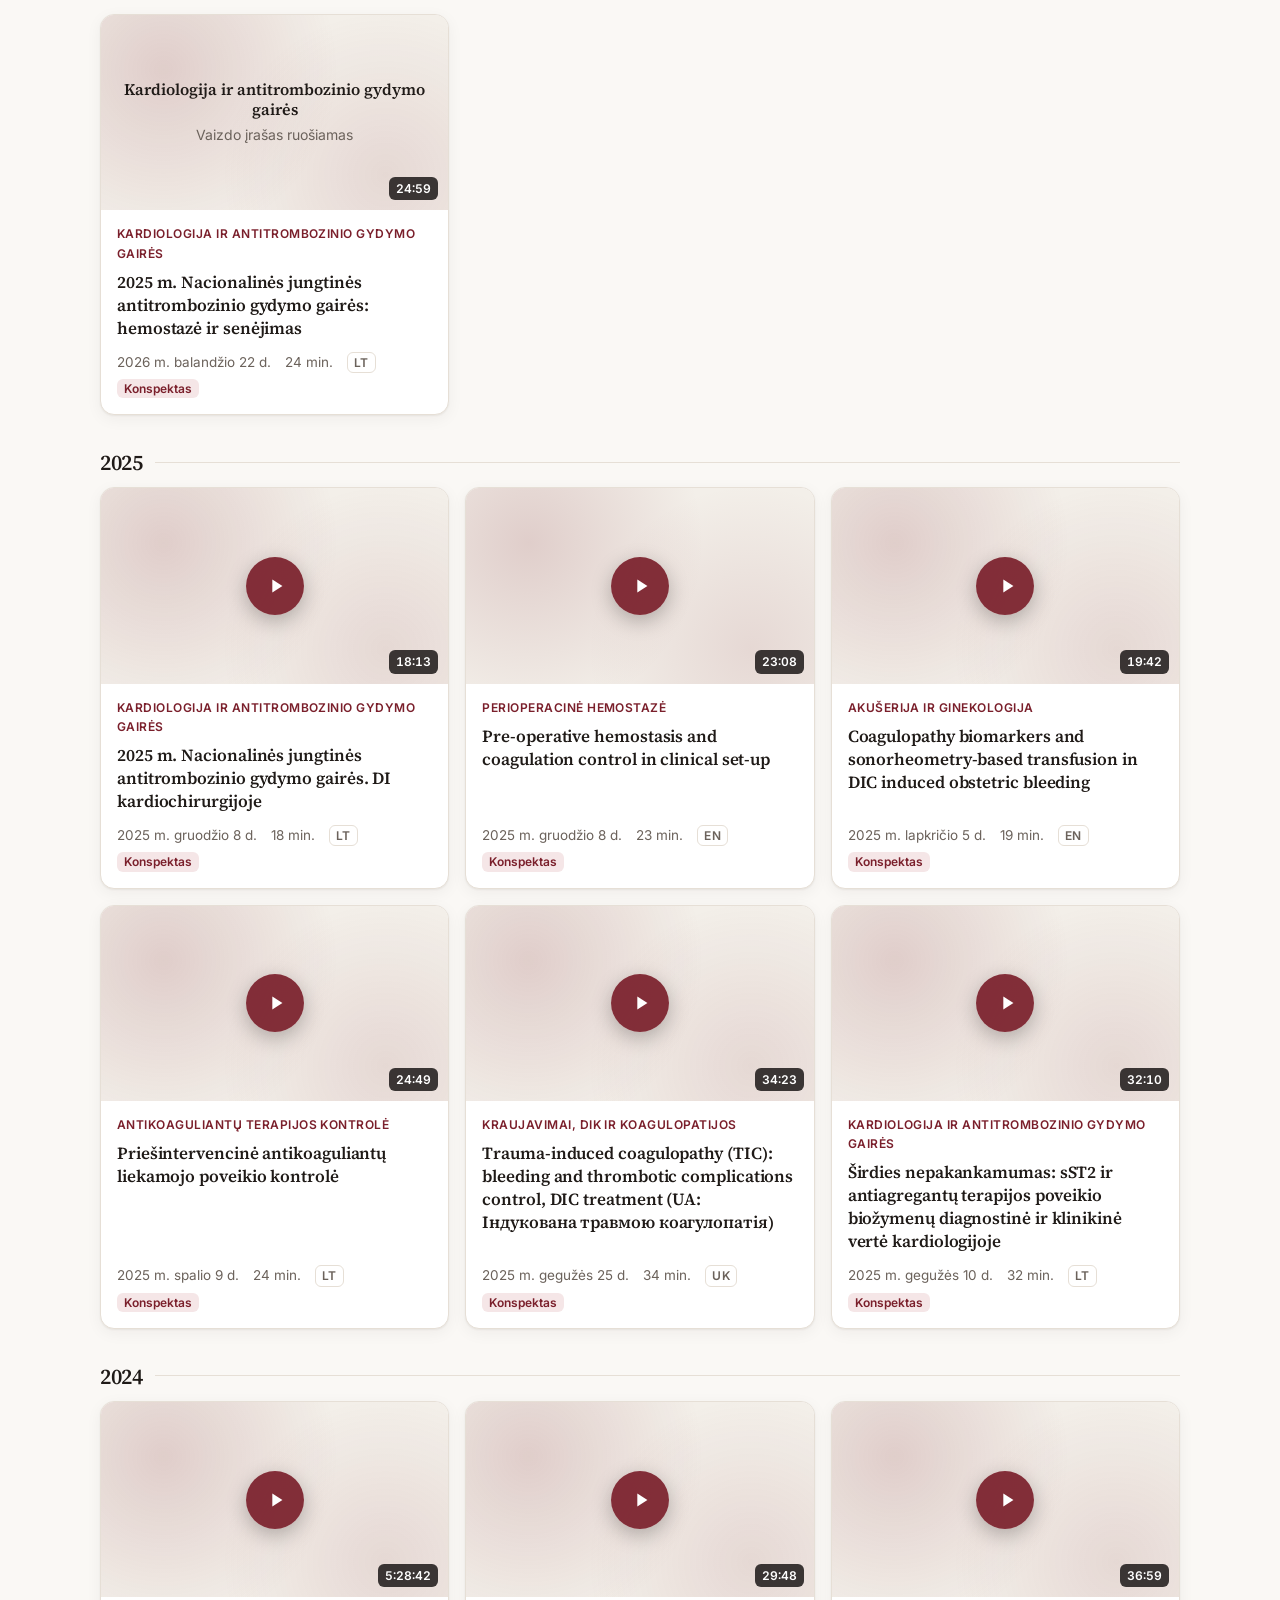
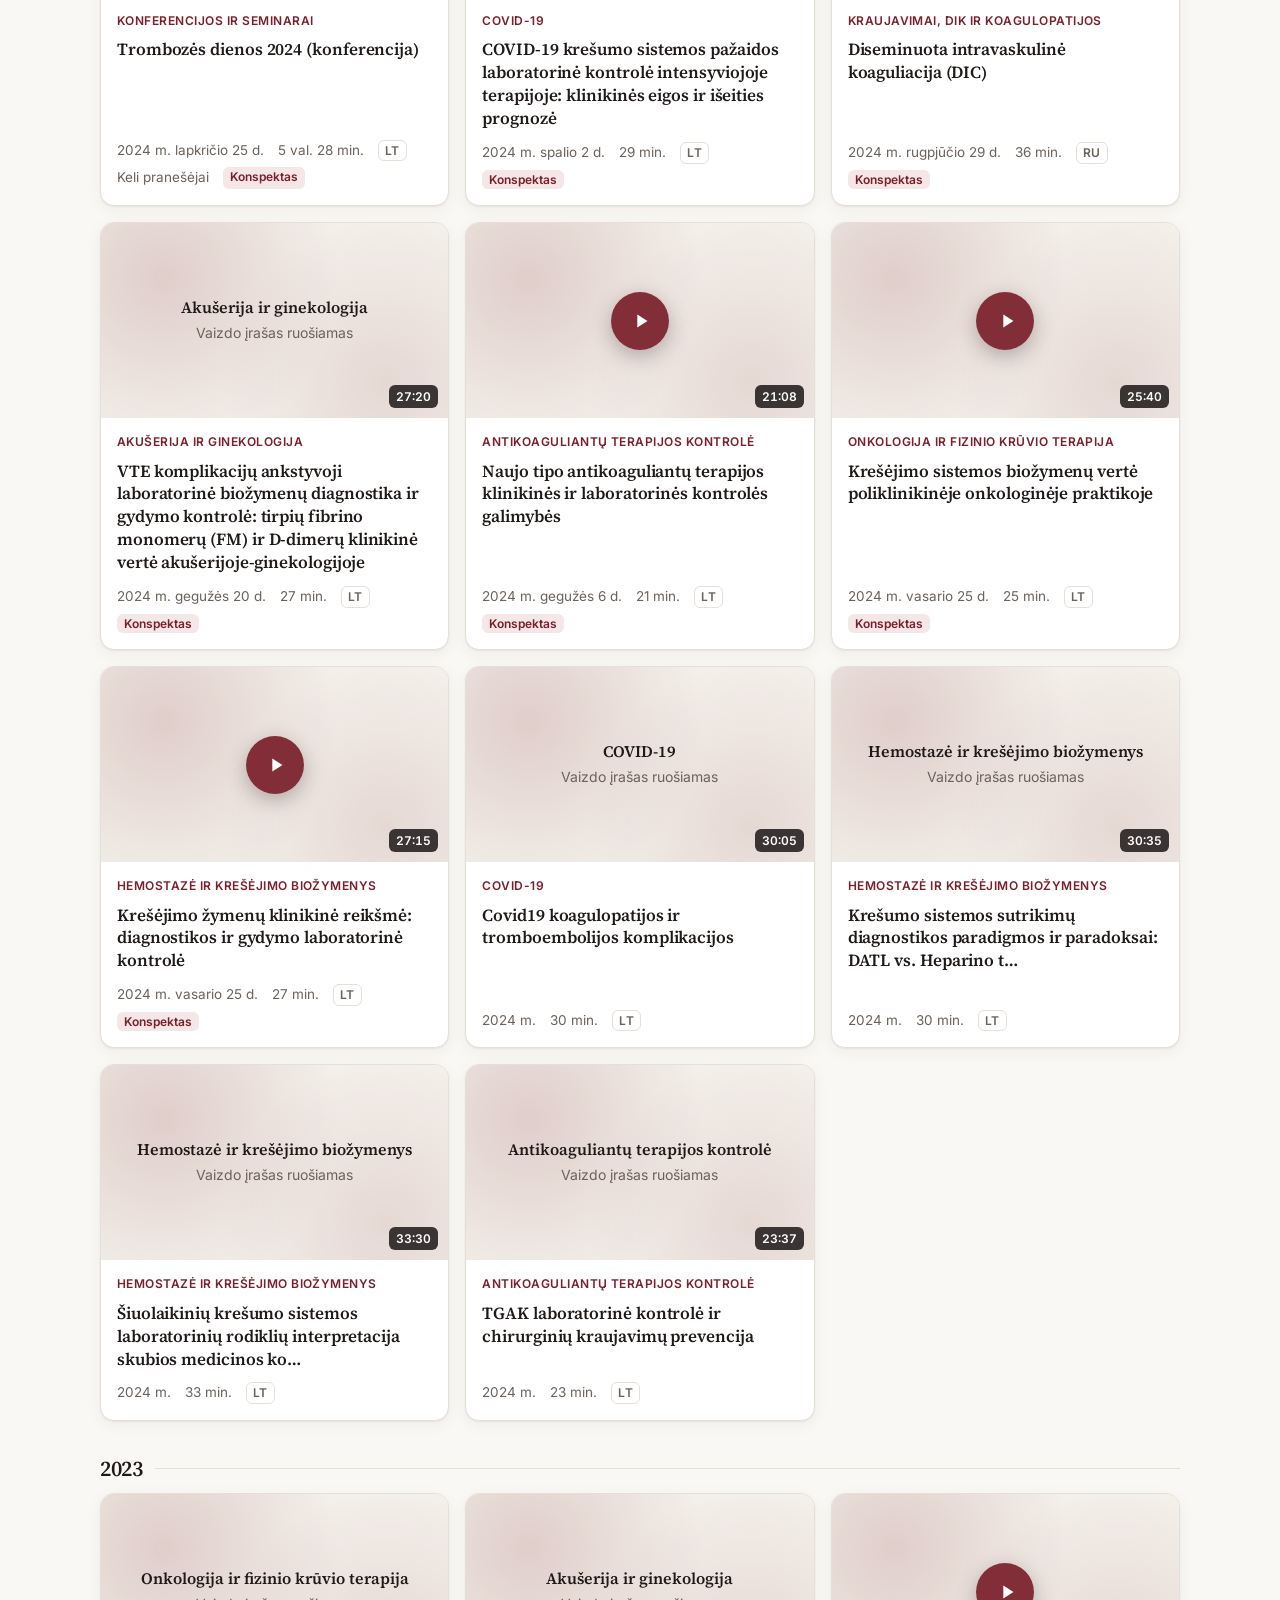
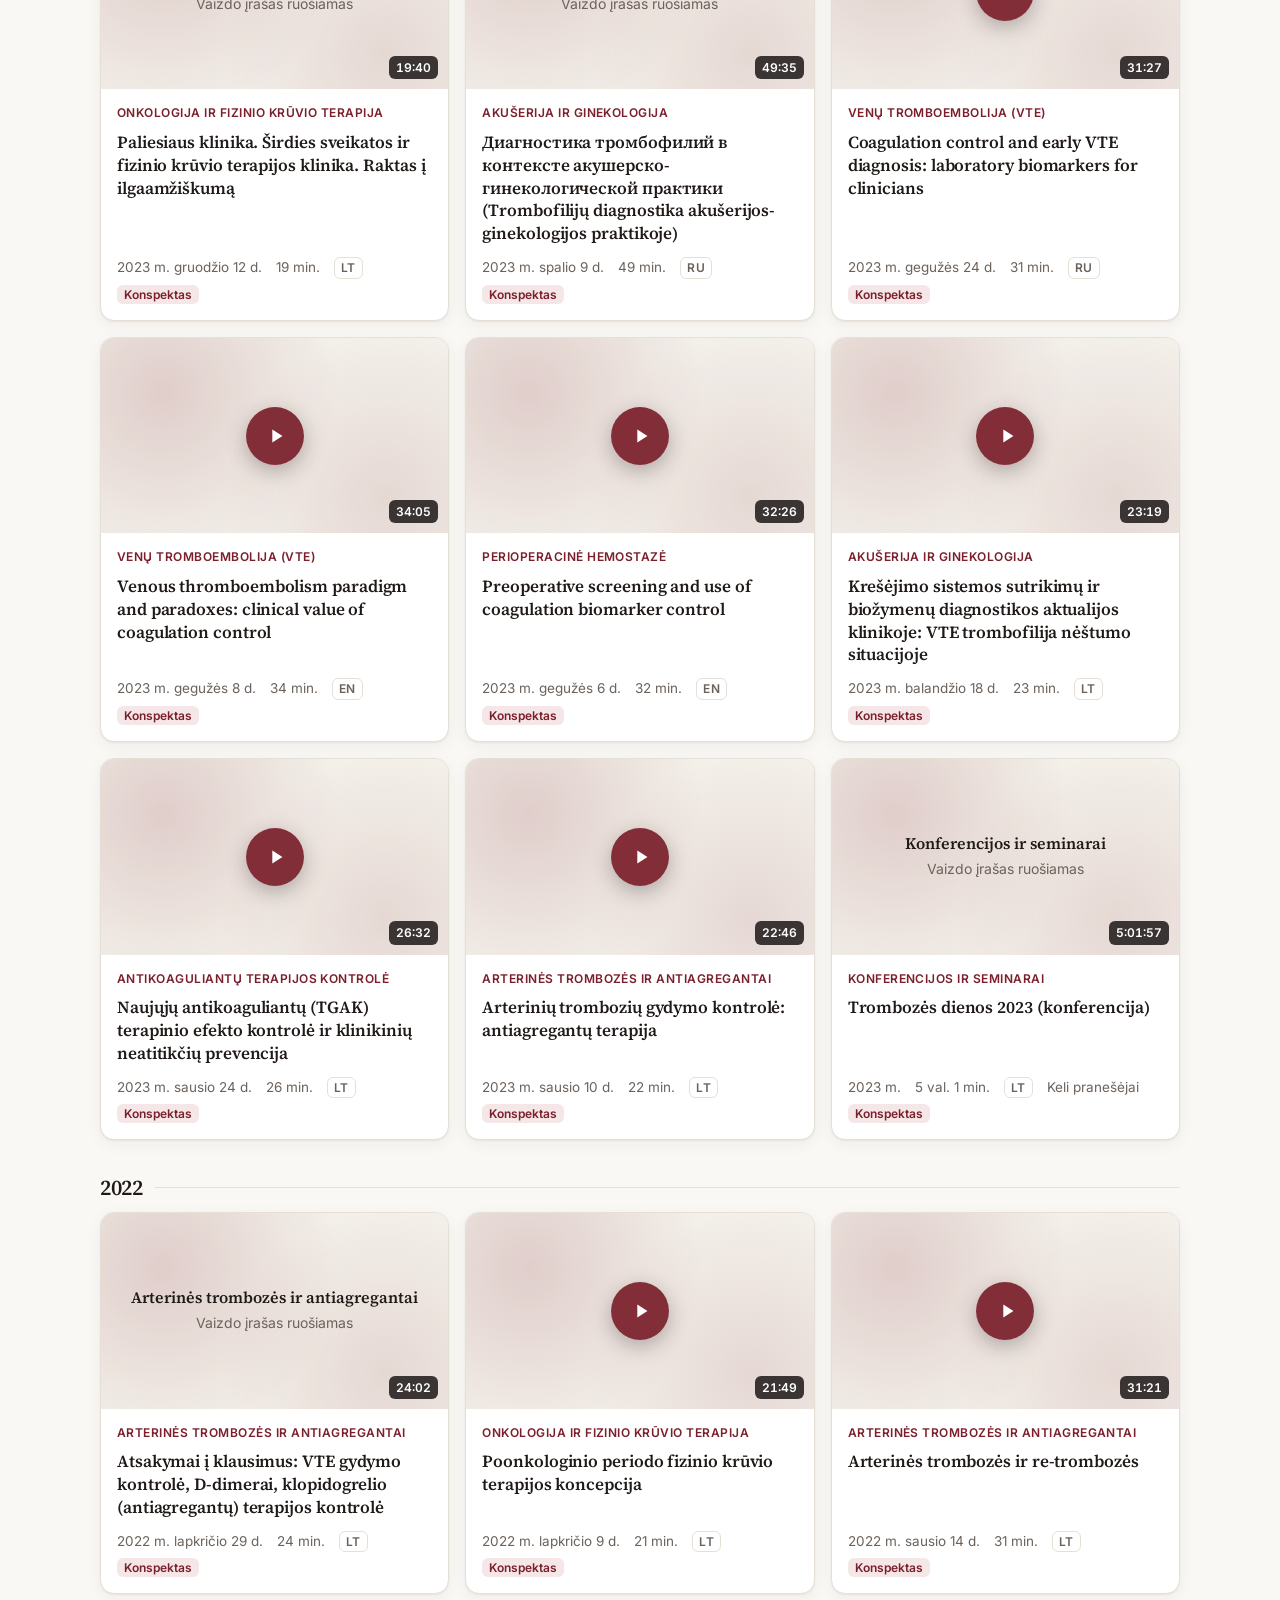
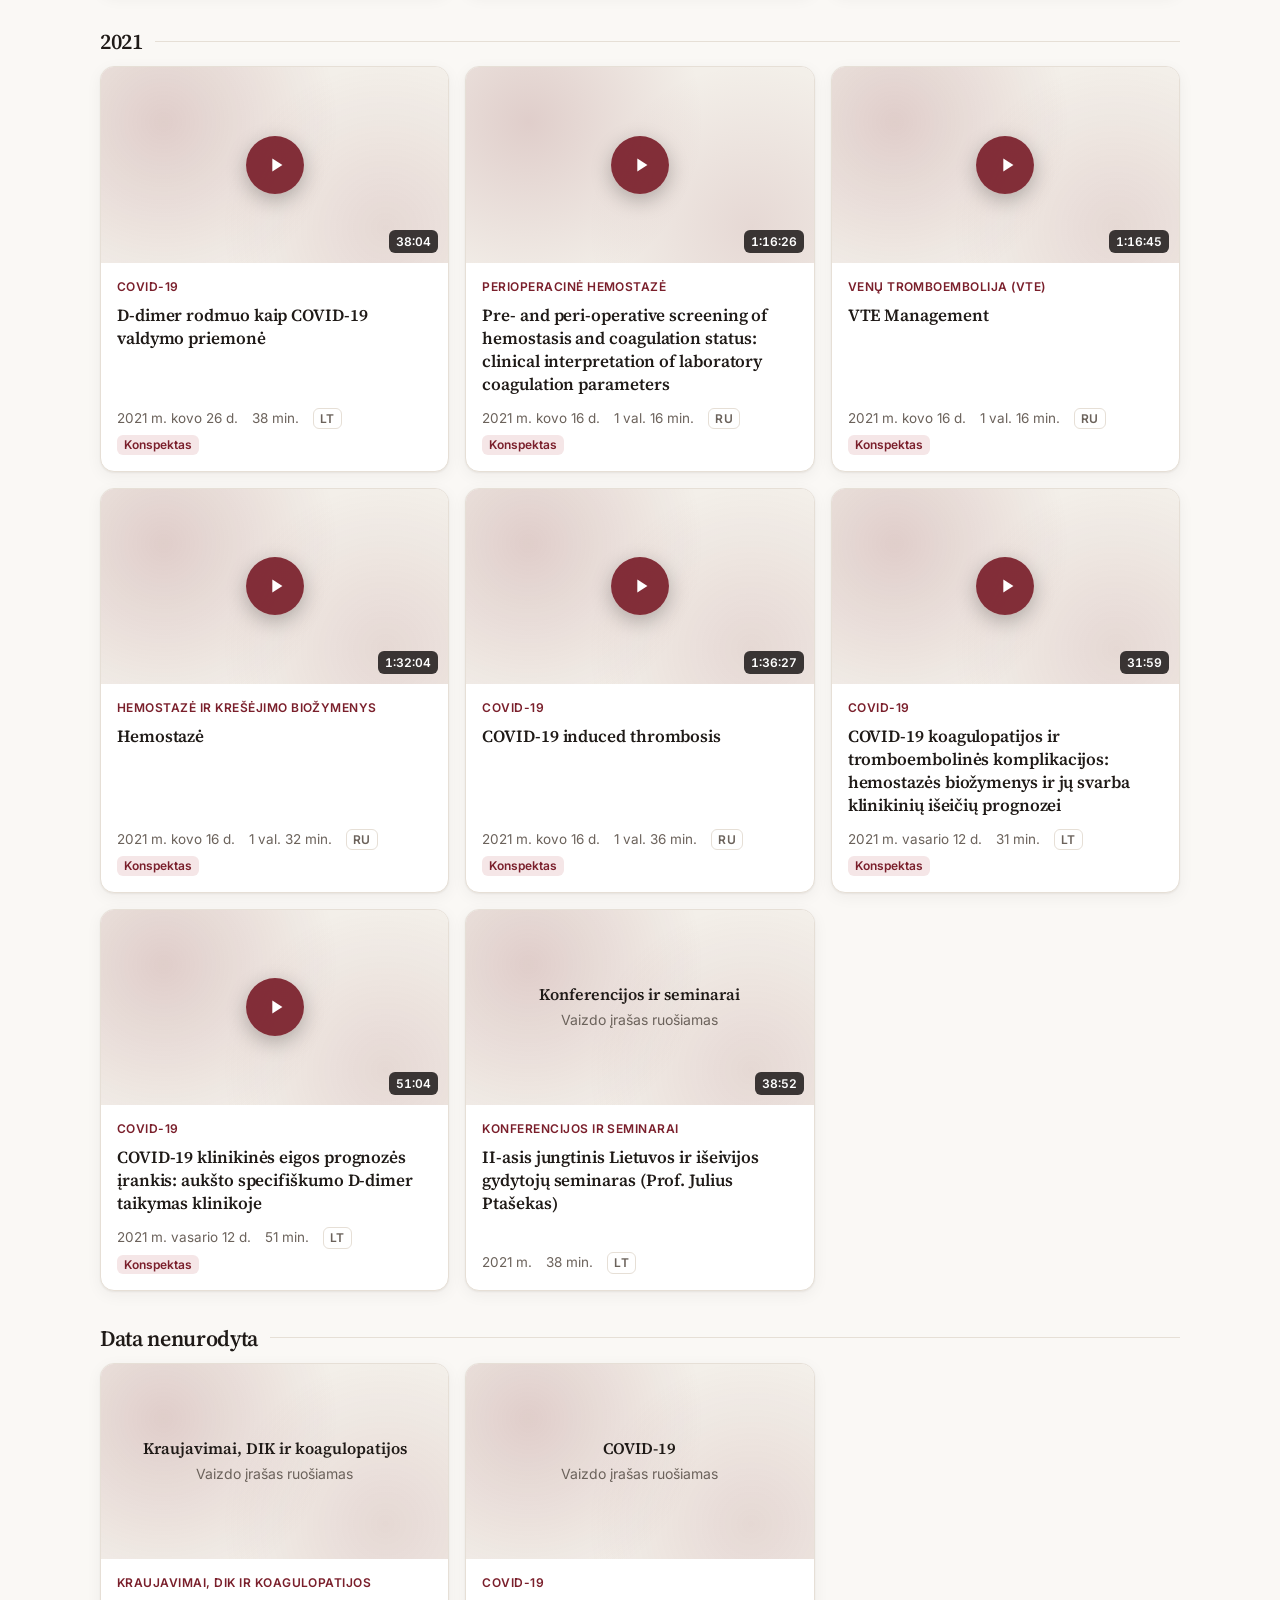
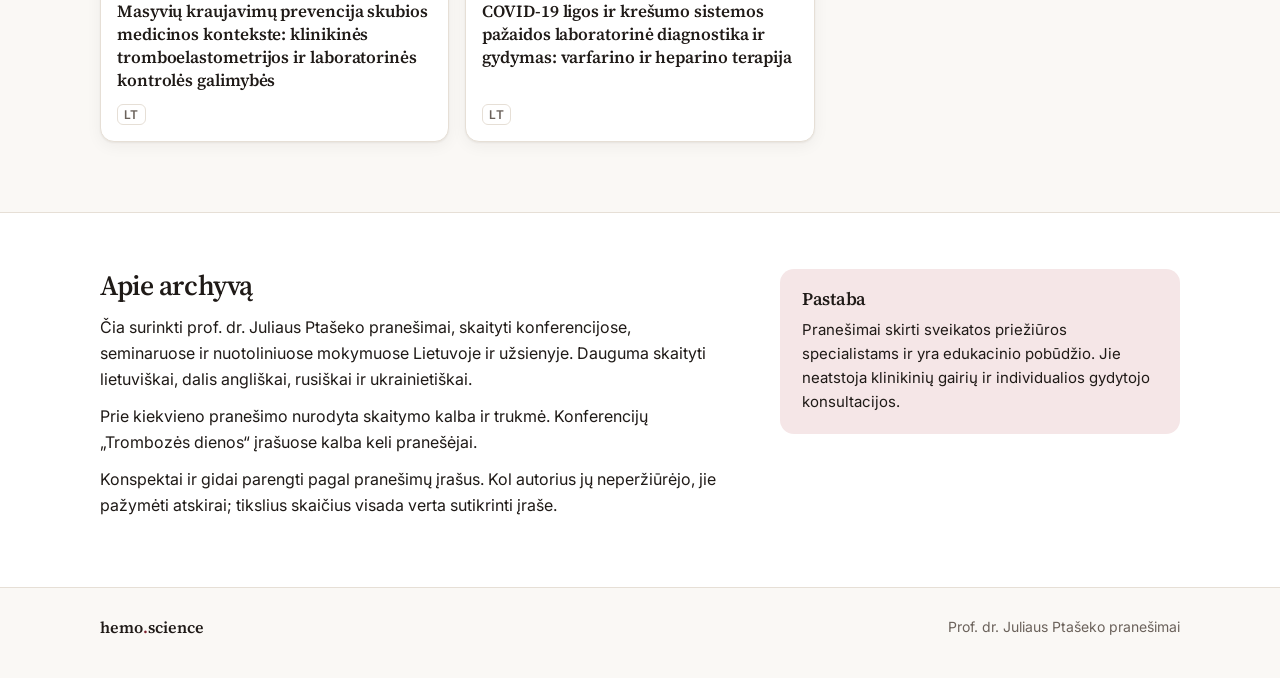
==== commit f2e92249: "Konspektuose ir giduose tik prof. J. Ptašeko medžiaga; paieška per konspektų tekstą; peržiūros dokum" ====
--- a/index.html
+++ b/index.html
@@ -69,7 +69,7 @@
           <label class="search">
             <span class="visually-hidden">Ieškoti pranešimų</span>
             <svg viewBox="0 0 24 24" aria-hidden="true"><circle cx="11" cy="11" r="7"/><path d="m20 20-3.5-3.5"/></svg>
-            <input id="q" type="search" placeholder="Ieškoti pagal temą, pvz. D-dimerai" autocomplete="off">
+            <input id="q" type="search" placeholder="Ieškoti pranešimuose ir konspektuose, pvz. anti-Xa" autocomplete="off">
           </label>
           <label class="select">
             <span class="visually-hidden">Kalba</span>
--- a/assets/style.css
+++ b/assets/style.css
@@ -147,6 +147,13 @@
 .card-title a:hover { text-decoration: underline; text-underline-offset: 3px; }
 .badge { border-radius: 6px; padding: 0 7px; font-size: 12px; font-weight: 600; background: var(--accent-soft); color: var(--accent); text-decoration: none; }
 .badge:hover { text-decoration: underline; }
+.hits { list-style: none; margin: 6px 0 0; padding: 10px 0 0; border-top: 1px dashed var(--line); display: grid; gap: 8px; }
+.hits a { display: block; text-decoration: none; font-size: 13.5px; line-height: 1.45; border-radius: 8px; }
+.hits a:hover .hit-title { color: var(--accent); }
+.hit-title { display: flex; align-items: baseline; gap: 6px; font-weight: 600; }
+.hit-time { flex: none; padding: 0 6px; border-radius: 999px; background: var(--accent-soft); color: var(--accent); font-size: 11.5px; font-variant-numeric: tabular-nums; }
+.hit-text { display: block; color: var(--muted); }
+.hit-text mark { background: color-mix(in srgb, var(--accent) 22%, transparent); color: var(--text); border-radius: 3px; padding: 0 1px; }
 .meta { display: flex; flex-wrap: wrap; gap: 6px 14px; margin-top: auto; padding-top: 4px; font-size: 13.5px; color: var(--muted); }
 .meta span { white-space: nowrap; }
 .lang-tag { border: 1px solid var(--line); border-radius: 6px; padding: 0 6px; font-size: 12px; font-weight: 600; text-transform: uppercase; letter-spacing: .04em; }
@@ -251,6 +258,7 @@
 .toc-list, .toc-extra, .side-guides ul { list-style: none; margin: 0; padding: 0; font-size: 14px; }
 .toc-list li, .toc-extra li { display: flex; justify-content: space-between; align-items: baseline; gap: 8px; padding: 5px 0; border-top: 1px solid var(--line); }
 .toc-list li:first-child { border-top: 0; }
+.toc-list li.toc-part { display: block; padding: 12px 0 4px; font-size: 12.5px; font-weight: 600; color: var(--accent); line-height: 1.35; }
 .toc-extra { margin-top: 6px; }
 .toc a, .side-guides a { text-decoration: none; line-height: 1.4; }
 .toc a:hover, .side-guides a:hover { color: var(--accent); }
